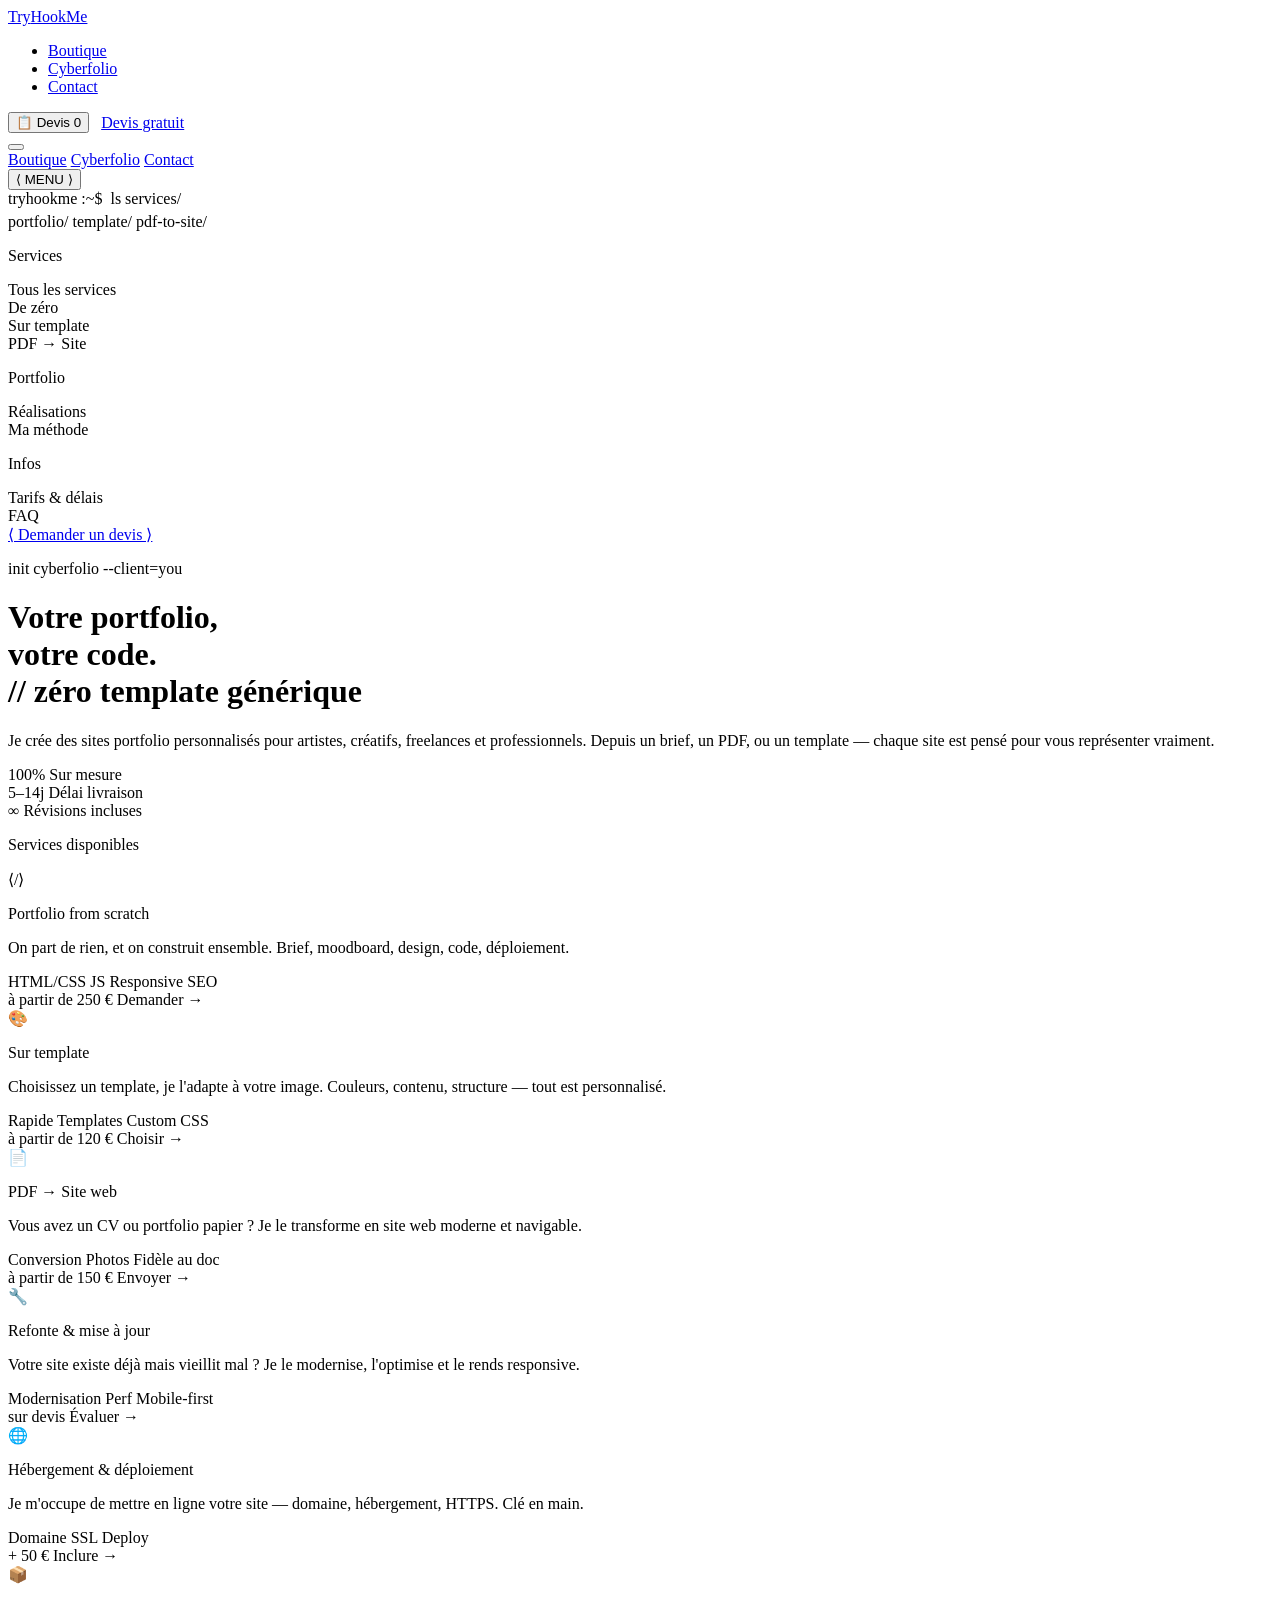
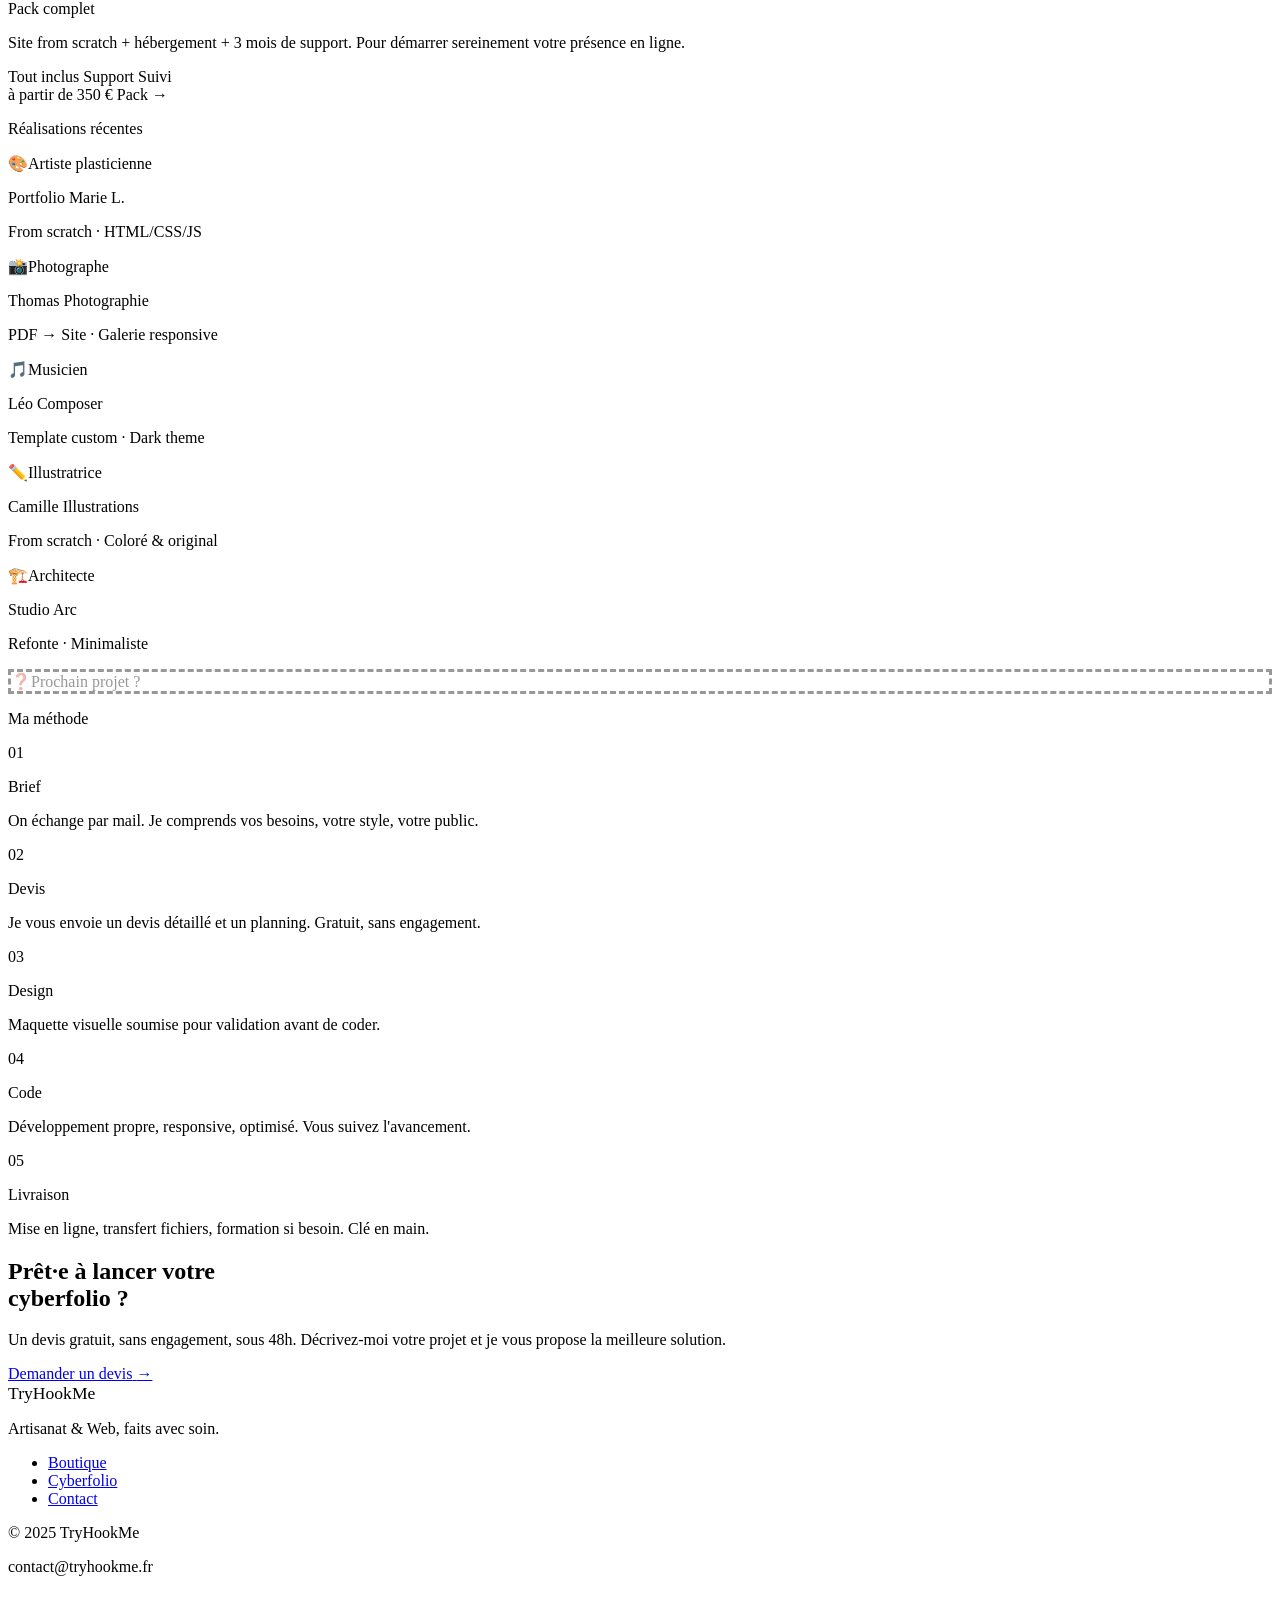
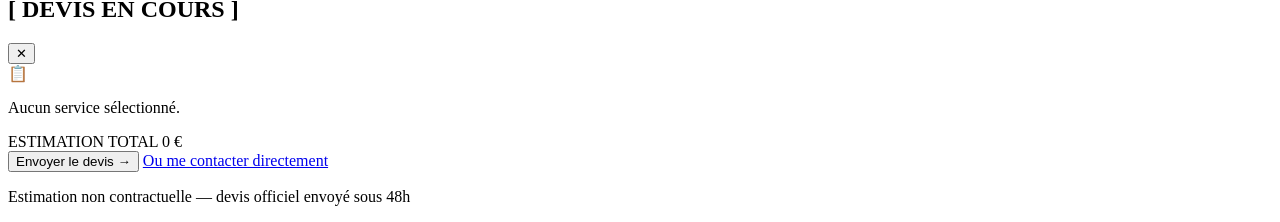
==== cyberfolio.html @ fe23807a "premier" ====
<!DOCTYPE html>
<html lang="fr">
<head>
  <meta charset="UTF-8"/>
  <meta name="viewport" content="width=device-width, initial-scale=1.0"/>
  <title>Cyberfolio — TryHookMe</title>
  <meta name="description" content="Création de sites portfolio sur mesure. From scratch, depuis PDF, ou sur template. Confiez-moi votre identité digitale."/>
  <link rel="stylesheet" href="css/main.css"/>
  <link rel="stylesheet" href="css/cyber.css"/>
</head>
<body class="cyber">

  <!-- NAVBAR -->
  <nav class="navbar cyber-mode" id="navbar">
    <a href="index.html" class="navbar__logo">
      <span class="logo-try">Try</span><span class="logo-hook">Hook</span><span class="logo-me">Me</span>
    </a>
    <ul class="navbar__links">
      <li><a href="shop.html">Boutique</a></li>
      <li><a href="cyberfolio.html" class="active">Cyberfolio</a></li>
      <li><a href="contact.html">Contact</a></li>
    </ul>
    <div style="display:flex;align-items:center;gap:0.75rem">
      <button class="navbar__cart-btn" id="cartOpenBtn" aria-label="Panier devis">
        📋 <span class="cart-label">Devis</span>
        <span class="cart-count" id="cartCount">0</span>
      </button>
      <a href="contact.html?objet=devis-cyberfolio" class="navbar__cta">Devis gratuit</a>
    </div>
    <button class="navbar__burger" id="burger" aria-label="Menu" style="color:var(--cyber-text)">
      <span></span><span></span><span></span>
    </button>
    <div class="navbar__mobile cyber-mode" id="mobile-menu">
      <a href="shop.html">Boutique</a>
      <a href="cyberfolio.html">Cyberfolio</a>
      <a href="contact.html">Contact</a>
    </div>
  </nav>

  <button id="sidebar-toggle">⟨ MENU ⟩</button>

  <div class="cyber-layout">

    <!-- SIDEBAR CYBER -->
    <aside class="cyber-sidebar cyber-scroll" id="sidebar">

      <div class="cyber-sidebar__terminal">
        <div class="terminal-dots">
          <div class="terminal-dot"></div>
          <div class="terminal-dot"></div>
          <div class="terminal-dot"></div>
        </div>
        <div class="terminal-line">
          <span class="prompt">tryhookme</span>
          <span style="color:var(--cyber-dim)">:~$&nbsp;</span>
          <span class="cmd">ls services/</span>
        </div>
        <div class="terminal-line" style="color:var(--cyber-dim);margin-top:0.3rem">
          portfolio/ template/ pdf-to-site/<span class="cursor"></span>
        </div>
      </div>

      <div class="cyber-sidebar__section">
        <p class="cyber-sidebar__section-title">Services</p>
        <div class="cyber-nav-item active" data-section="services">
          <span>Tous les services</span>
          <span class="status-dot online"></span>
        </div>
        <div class="cyber-nav-item" data-section="from-scratch"><span>De zéro</span></div>
        <div class="cyber-nav-item" data-section="template"><span>Sur template</span></div>
        <div class="cyber-nav-item" data-section="pdf"><span>PDF → Site</span></div>
      </div>

      <div class="cyber-sidebar__section">
        <p class="cyber-sidebar__section-title">Portfolio</p>
        <div class="cyber-nav-item" data-section="portfolio"><span>Réalisations</span></div>
        <div class="cyber-nav-item" data-section="process"><span>Ma méthode</span></div>
      </div>

      <div class="cyber-sidebar__section">
        <p class="cyber-sidebar__section-title">Infos</p>
        <div class="cyber-nav-item" data-section="tarifs"><span>Tarifs & délais</span></div>
        <div class="cyber-nav-item" data-section="faq"><span>FAQ</span></div>
      </div>

      <!-- Panier devis dans sidebar -->
      <div class="cyber-cart-section" id="cyberCartSection" style="display:none">
        <button class="cyber-cart-btn" id="cartOpenSidebar">
          <span>📋 Devis en cours</span>
          <span id="sidebarCartCount">0 service(s)</span>
        </button>
      </div>

      <div class="cyber-sidebar__contact">
        <a href="contact.html?objet=devis-cyberfolio" class="cyber-contact-btn">
          ⟨ Demander un devis ⟩
        </a>
      </div>

    </aside>

    <!-- MAIN -->
    <main class="cyber-main">

      <!-- HERO -->
      <div class="cyber-hero">
        <p class="cyber-hero__prompt">init cyberfolio --client=you</p>
        <h1 class="cyber-hero__title">
          Votre portfolio,<br>
          <span class="accent">votre code.</span><br>
          <span class="dim">// zéro template générique</span>
        </h1>
        <p class="cyber-hero__sub">
          Je crée des <span class="hl">sites portfolio personnalisés</span> pour artistes, créatifs, freelances et professionnels. Depuis un brief, un PDF, ou un template — chaque site est pensé pour <span class="hl">vous représenter vraiment.</span>
        </p>
        <div class="cyber-hero__stats">
          <div class="cyber-stat">
            <span class="cyber-stat__num">100%</span>
            <span class="cyber-stat__label">Sur mesure</span>
          </div>
          <div class="cyber-stat">
            <span class="cyber-stat__num">5–14j</span>
            <span class="cyber-stat__label">Délai livraison</span>
          </div>
          <div class="cyber-stat">
            <span class="cyber-stat__num">∞</span>
            <span class="cyber-stat__label">Révisions incluses</span>
          </div>
        </div>
      </div>

      <!-- SERVICES -->
      <p class="cyber-section-title" id="services">Services disponibles</p>

      <div class="services-grid" id="services-grid">

        <div class="service-card" id="svc-scratch" data-service="Portfolio from scratch" data-price="250">
          <span class="service-card__icon">⟨/⟩</span>
          <p class="service-card__name">Portfolio from scratch</p>
          <p class="service-card__desc">On part de rien, et on construit ensemble. Brief, moodboard, design, code, déploiement.</p>
          <div class="service-card__tags">
            <span class="service-tag">HTML/CSS</span>
            <span class="service-tag">JS</span>
            <span class="service-tag">Responsive</span>
            <span class="service-tag">SEO</span>
          </div>
          <div class="service-card__price">
            <span><span class="from">à partir de </span>250 €</span>
            <span class="service-card__cta">Demander →</span>
          </div>
        </div>

        <div class="service-card" id="svc-template" data-service="Sur template" data-price="120">
          <span class="service-card__icon">🎨</span>
          <p class="service-card__name">Sur template</p>
          <p class="service-card__desc">Choisissez un template, je l'adapte à votre image. Couleurs, contenu, structure — tout est personnalisé.</p>
          <div class="service-card__tags">
            <span class="service-tag">Rapide</span>
            <span class="service-tag">Templates</span>
            <span class="service-tag">Custom CSS</span>
          </div>
          <div class="service-card__price">
            <span><span class="from">à partir de </span>120 €</span>
            <span class="service-card__cta">Choisir →</span>
          </div>
        </div>

        <div class="service-card" id="svc-pdf" data-service="PDF → Site web" data-price="150">
          <span class="service-card__icon">📄</span>
          <p class="service-card__name">PDF → Site web</p>
          <p class="service-card__desc">Vous avez un CV ou portfolio papier ? Je le transforme en site web moderne et navigable.</p>
          <div class="service-card__tags">
            <span class="service-tag">Conversion</span>
            <span class="service-tag">Photos</span>
            <span class="service-tag">Fidèle au doc</span>
          </div>
          <div class="service-card__price">
            <span><span class="from">à partir de </span>150 €</span>
            <span class="service-card__cta">Envoyer →</span>
          </div>
        </div>

        <div class="service-card" data-service="Refonte & mise à jour" data-price="0">
          <span class="service-card__icon">🔧</span>
          <p class="service-card__name">Refonte & mise à jour</p>
          <p class="service-card__desc">Votre site existe déjà mais vieillit mal ? Je le modernise, l'optimise et le rends responsive.</p>
          <div class="service-card__tags">
            <span class="service-tag">Modernisation</span>
            <span class="service-tag">Perf</span>
            <span class="service-tag">Mobile-first</span>
          </div>
          <div class="service-card__price">
            <span><span class="from">sur devis</span></span>
            <span class="service-card__cta">Évaluer →</span>
          </div>
        </div>

        <div class="service-card" data-service="Hébergement & déploiement" data-price="50">
          <span class="service-card__icon">🌐</span>
          <p class="service-card__name">Hébergement & déploiement</p>
          <p class="service-card__desc">Je m'occupe de mettre en ligne votre site — domaine, hébergement, HTTPS. Clé en main.</p>
          <div class="service-card__tags">
            <span class="service-tag">Domaine</span>
            <span class="service-tag">SSL</span>
            <span class="service-tag">Deploy</span>
          </div>
          <div class="service-card__price">
            <span><span class="from">+ </span>50 €</span>
            <span class="service-card__cta">Inclure →</span>
          </div>
        </div>

        <div class="service-card" data-service="Pack complet" data-price="350">
          <span class="service-card__icon">📦</span>
          <p class="service-card__name">Pack complet</p>
          <p class="service-card__desc">Site from scratch + hébergement + 3 mois de support. Pour démarrer sereinement votre présence en ligne.</p>
          <div class="service-card__tags">
            <span class="service-tag">Tout inclus</span>
            <span class="service-tag">Support</span>
            <span class="service-tag">Suivi</span>
          </div>
          <div class="service-card__price">
            <span><span class="from">à partir de </span>350 €</span>
            <span class="service-card__cta">Pack →</span>
          </div>
        </div>

      </div>

      <!-- PORTFOLIO -->
      <p class="cyber-section-title" id="portfolio" style="margin-top:1rem">Réalisations récentes</p>

      <div class="portfolio-grid">
        <div class="portfolio-card">
          <div class="portfolio-card__placeholder">
            <span class="emoji">🎨</span><span class="label">Artiste plasticienne</span>
          </div>
          <div class="portfolio-card__overlay">
            <p class="portfolio-card__name">Portfolio Marie L.</p>
            <p class="portfolio-card__type">From scratch · HTML/CSS/JS</p>
          </div>
        </div>
        <div class="portfolio-card">
          <div class="portfolio-card__placeholder">
            <span class="emoji">📸</span><span class="label">Photographe</span>
          </div>
          <div class="portfolio-card__overlay">
            <p class="portfolio-card__name">Thomas Photographie</p>
            <p class="portfolio-card__type">PDF → Site · Galerie responsive</p>
          </div>
        </div>
        <div class="portfolio-card">
          <div class="portfolio-card__placeholder">
            <span class="emoji">🎵</span><span class="label">Musicien</span>
          </div>
          <div class="portfolio-card__overlay">
            <p class="portfolio-card__name">Léo Composer</p>
            <p class="portfolio-card__type">Template custom · Dark theme</p>
          </div>
        </div>
        <div class="portfolio-card">
          <div class="portfolio-card__placeholder">
            <span class="emoji">✏️</span><span class="label">Illustratrice</span>
          </div>
          <div class="portfolio-card__overlay">
            <p class="portfolio-card__name">Camille Illustrations</p>
            <p class="portfolio-card__type">From scratch · Coloré & original</p>
          </div>
        </div>
        <div class="portfolio-card">
          <div class="portfolio-card__placeholder">
            <span class="emoji">🏗️</span><span class="label">Architecte</span>
          </div>
          <div class="portfolio-card__overlay">
            <p class="portfolio-card__name">Studio Arc</p>
            <p class="portfolio-card__type">Refonte · Minimaliste</p>
          </div>
        </div>
        <div class="portfolio-card" style="border-style:dashed;cursor:default;opacity:0.4">
          <div class="portfolio-card__placeholder">
            <span class="emoji">❓</span><span class="label">Prochain projet ?</span>
          </div>
        </div>
      </div>

      <!-- PROCESS (chaîne méthode Site 1) -->
      <p class="cyber-section-title" id="process" style="margin-top:1rem">Ma méthode</p>

      <div class="process-steps">
        <div class="process-step">
          <div class="process-step__num">01</div>
          <p class="process-step__title">Brief</p>
          <p class="process-step__desc">On échange par mail. Je comprends vos besoins, votre style, votre public.</p>
        </div>
        <div class="process-step">
          <div class="process-step__num">02</div>
          <p class="process-step__title">Devis</p>
          <p class="process-step__desc">Je vous envoie un devis détaillé et un planning. Gratuit, sans engagement.</p>
        </div>
        <div class="process-step">
          <div class="process-step__num">03</div>
          <p class="process-step__title">Design</p>
          <p class="process-step__desc">Maquette visuelle soumise pour validation avant de coder.</p>
        </div>
        <div class="process-step">
          <div class="process-step__num">04</div>
          <p class="process-step__title">Code</p>
          <p class="process-step__desc">Développement propre, responsive, optimisé. Vous suivez l'avancement.</p>
        </div>
        <div class="process-step">
          <div class="process-step__num">05</div>
          <p class="process-step__title">Livraison</p>
          <p class="process-step__desc">Mise en ligne, transfert fichiers, formation si besoin. Clé en main.</p>
        </div>
      </div>

      <!-- CTA DEVIS FINAL -->
      <div class="cyber-devis" id="tarifs" style="margin-top:1rem">
        <div class="cyber-devis__text">
          <h2 class="cyber-devis__title">Prêt·e à lancer votre<br><span class="accent">cyberfolio ?</span></h2>
          <p class="cyber-devis__sub">Un devis gratuit, sans engagement, sous 48h. Décrivez-moi votre projet et je vous propose la meilleure solution.</p>
        </div>
        <a href="contact.html?objet=devis-cyberfolio" class="btn btn-cyber" style="flex-shrink:0;position:relative;z-index:1">
          <span>Demander un devis</span>
          <span>→</span>
        </a>
      </div>

    </main>
  </div>

  <footer class="footer cyber">
    <div class="footer__brand">
      <div class="navbar__logo" style="font-size:1.1rem">
        <span class="logo-try">Try</span><span class="logo-hook">Hook</span><span class="logo-me">Me</span>
      </div>
      <p class="footer__tagline">Artisanat & Web, faits avec soin.</p>
    </div>
    <ul class="footer__links">
      <li><a href="shop.html">Boutique</a></li>
      <li><a href="cyberfolio.html">Cyberfolio</a></li>
      <li><a href="contact.html">Contact</a></li>
    </ul>
    <div class="footer__legal">
      <p>© 2025 TryHookMe</p>
      <p>contact@tryhookme.fr</p>
    </div>
  </footer>

  <!-- PANIER DEVIS DRAWER -->
  <div class="cart-overlay" id="cartOverlay"></div>
  <div class="cart-drawer cyber-cart" id="cartDrawer">
    <div class="cart-drawer__header">
      <h2 class="cart-drawer__title">[ DEVIS EN COURS ]</h2>
      <button class="cart-close-btn" id="cartClose">✕</button>
    </div>
    <div class="cart-drawer__body" id="cartBody">
      <div class="cart-empty" id="cartEmpty">
        <div class="cart-empty-icon">📋</div>
        <p>Aucun service sélectionné.</p>
      </div>
      <div class="cart-items" id="cartItems" style="display:none"></div>
    </div>
    <div class="cart-drawer__footer">
      <div class="cart-summary">
        <span class="cart-summary__label">ESTIMATION TOTAL</span>
        <span class="cart-summary__total" id="cartTotal">0 €</span>
      </div>
      <button class="cart-checkout-btn" id="cartCheckout">Envoyer le devis →</button>
      <a href="contact.html?objet=devis-cyberfolio" class="cart-devis-link">Ou me contacter directement</a>
      <p class="cart-stripe-note">Estimation non contractuelle — devis officiel envoyé sous 48h</p>
    </div>
  </div>

  <script src="js/main.js"></script>
  <script src="js/cyber.js"></script>
</body>
</html>
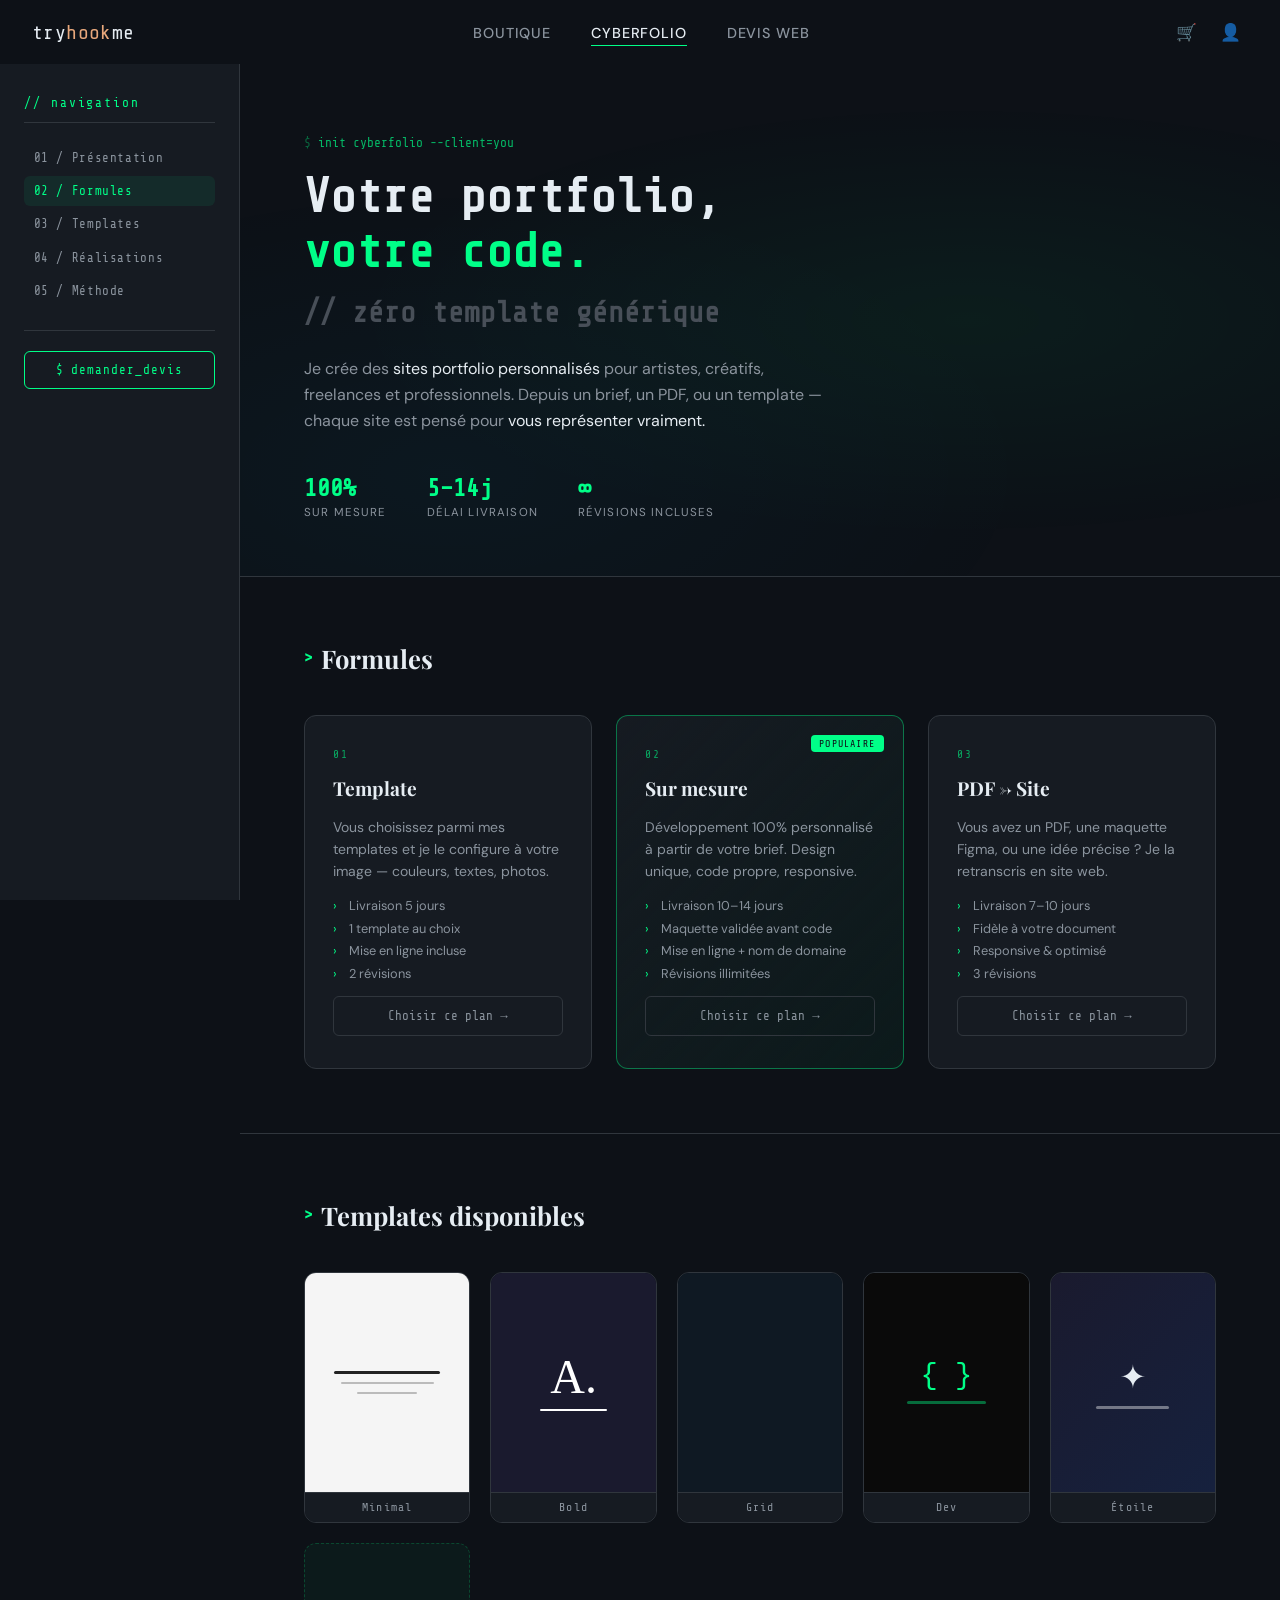
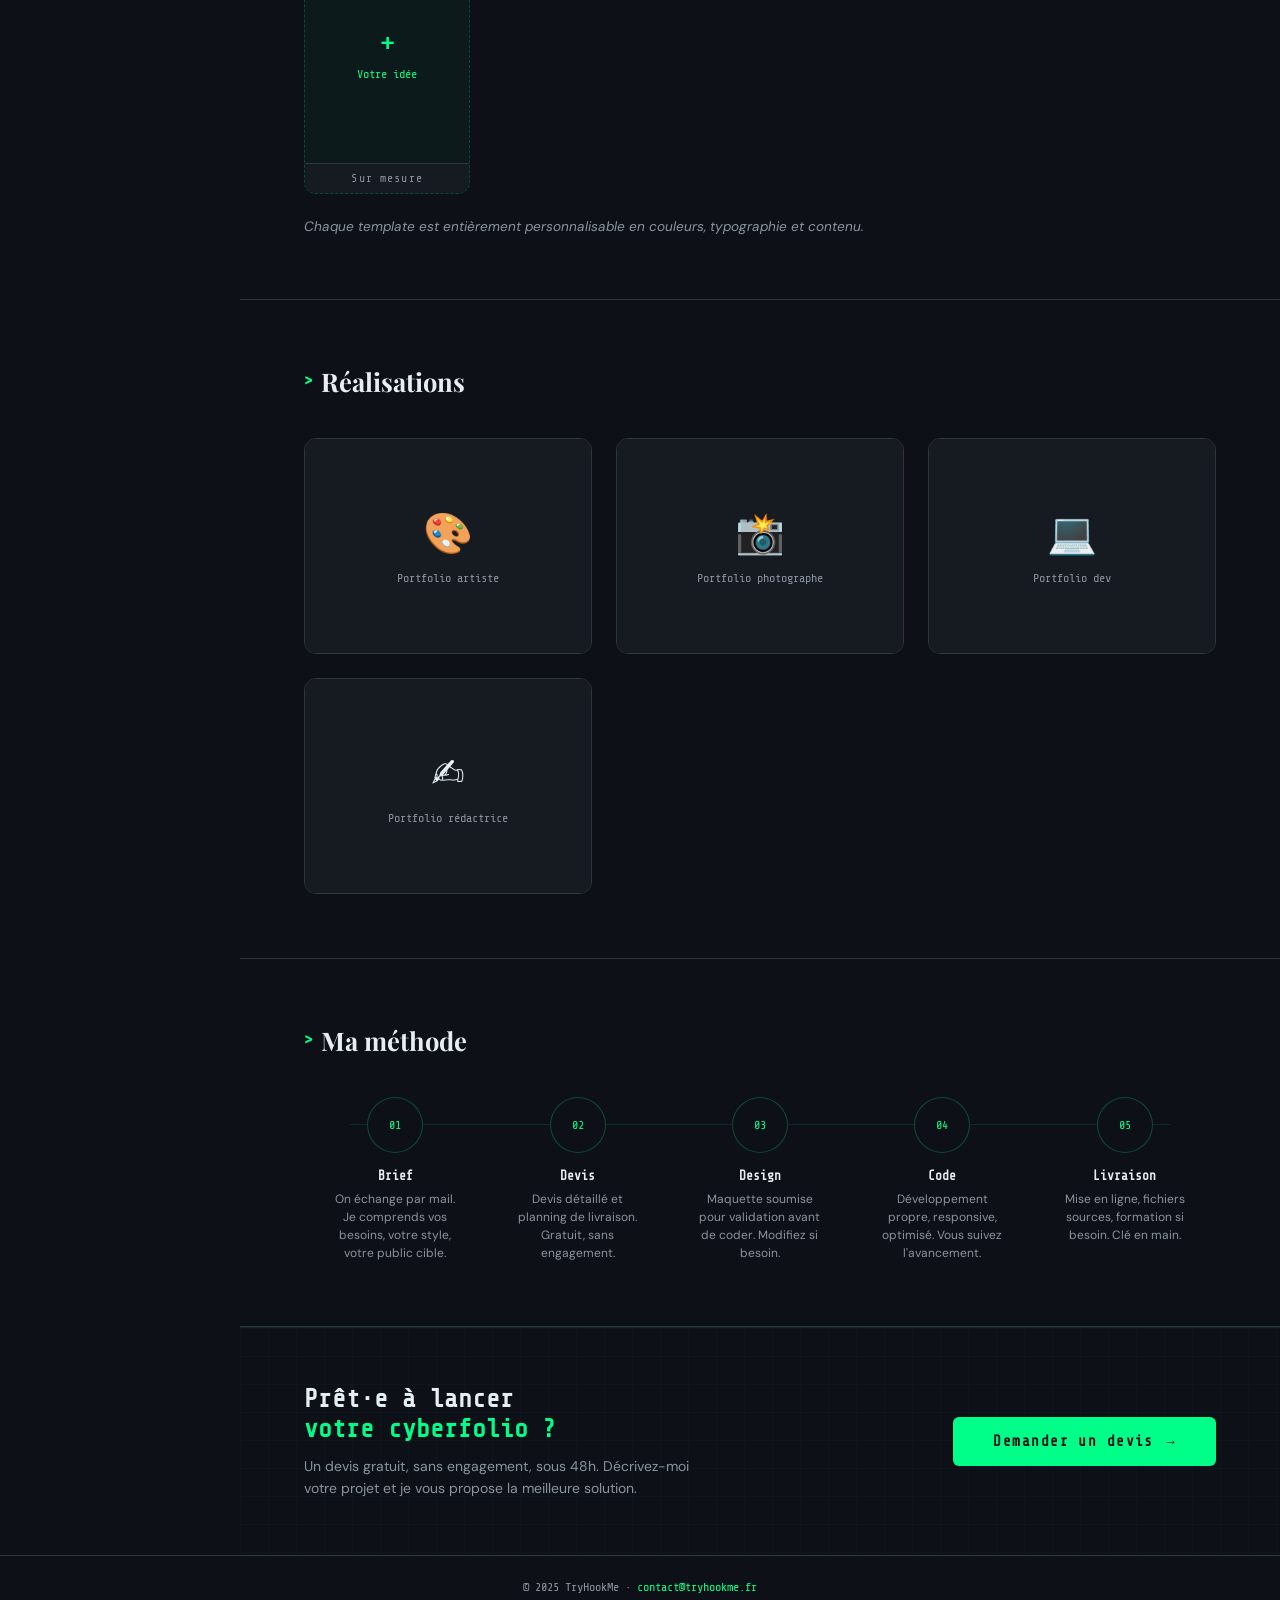
==== commit 03dc20fb: "v3" ====
--- a/cyberfolio.html
+++ b/cyberfolio.html
@@ -1,109 +1,61 @@
 <!DOCTYPE html>
 <html lang="fr">
 <head>
-  <meta charset="UTF-8"/>
-  <meta name="viewport" content="width=device-width, initial-scale=1.0"/>
-  <title>Cyberfolio — TryHookMe</title>
-  <meta name="description" content="Création de sites portfolio sur mesure. From scratch, depuis PDF, ou sur template. Confiez-moi votre identité digitale."/>
-  <link rel="stylesheet" href="css/main.css"/>
-  <link rel="stylesheet" href="css/cyber.css"/>
+  <meta charset="UTF-8" />
+  <meta name="viewport" content="width=device-width, initial-scale=1.0" />
+  <title>Cyberfolio – TryHookMe</title>
+  <meta name="description" content="Création de portfolios web sur mesure — artistes, freelances, créatifs. Templates pro ou développement 100% personnalisé." />
+  <link rel="stylesheet" href="css/style.css" />
+  <link rel="stylesheet" href="css/cyberfolio.css" />
+  <link href="https://fonts.googleapis.com/css2?family=Playfair+Display:ital,wght@0,400;0,700;1,400&family=DM+Sans:wght@300;400;500&family=Share+Tech+Mono&display=swap" rel="stylesheet" />
 </head>
-<body class="cyber">
+<body class="page-cyber">
 
   <!-- NAVBAR -->
-  <nav class="navbar cyber-mode" id="navbar">
-    <a href="index.html" class="navbar__logo">
-      <span class="logo-try">Try</span><span class="logo-hook">Hook</span><span class="logo-me">Me</span>
+  <nav class="navbar navbar-cyber" id="navbar">
+    <a href="index.html" class="logo">
+      <span class="logo-hook">try</span><span class="logo-hook-accent">hook</span><span class="logo-me">me</span>
     </a>
-    <ul class="navbar__links">
-      <li><a href="shop.html">Boutique</a></li>
+    <ul class="nav-links">
+      <li><a href="boutique.html">Boutique</a></li>
       <li><a href="cyberfolio.html" class="active">Cyberfolio</a></li>
-      <li><a href="contact.html">Contact</a></li>
+      <li><a href="devis-cyber.html">Devis web</a></li>
     </ul>
-    <div style="display:flex;align-items:center;gap:0.75rem">
-      <button class="navbar__cart-btn" id="cartOpenBtn" aria-label="Panier devis">
-        📋 <span class="cart-label">Devis</span>
-        <span class="cart-count" id="cartCount">0</span>
-      </button>
-      <a href="contact.html?objet=devis-cyberfolio" class="navbar__cta">Devis gratuit</a>
+    <div class="nav-actions">
+      <a href="panier.html" class="nav-icon" aria-label="Panier">
+        🛒<span class="cart-badge" id="cart-count">0</span>
+      </a>
+      <a href="connexion.html" class="nav-icon" aria-label="Mon compte">👤</a>
     </div>
-    <button class="navbar__burger" id="burger" aria-label="Menu" style="color:var(--cyber-text)">
+    <button class="nav-burger" id="navBurger" aria-label="Menu">
       <span></span><span></span><span></span>
     </button>
-    <div class="navbar__mobile cyber-mode" id="mobile-menu">
-      <a href="shop.html">Boutique</a>
-      <a href="cyberfolio.html">Cyberfolio</a>
-      <a href="contact.html">Contact</a>
-    </div>
   </nav>
 
-  <button id="sidebar-toggle">⟨ MENU ⟩</button>
-
   <div class="cyber-layout">
 
-    <!-- SIDEBAR CYBER -->
-    <aside class="cyber-sidebar cyber-scroll" id="sidebar">
-
-      <div class="cyber-sidebar__terminal">
-        <div class="terminal-dots">
-          <div class="terminal-dot"></div>
-          <div class="terminal-dot"></div>
-          <div class="terminal-dot"></div>
-        </div>
-        <div class="terminal-line">
-          <span class="prompt">tryhookme</span>
-          <span style="color:var(--cyber-dim)">:~$&nbsp;</span>
-          <span class="cmd">ls services/</span>
-        </div>
-        <div class="terminal-line" style="color:var(--cyber-dim);margin-top:0.3rem">
-          portfolio/ template/ pdf-to-site/<span class="cursor"></span>
-        </div>
+    <!-- SIDEBAR -->
+    <aside class="sidebar-cyber" id="sidebar">
+      <button class="sidebar-toggle" id="sidebarToggle">☰ Menu</button>
+      <div class="sidebar-inner">
+        <div class="sidebar-title">// navigation</div>
+        <nav class="sidebar-nav">
+          <a class="sidebar-link" data-section="hero"      href="#hero">      01 / Présentation</a>
+          <a class="sidebar-link" data-section="offres"    href="#offres">    02 / Formules</a>
+          <a class="sidebar-link" data-section="templates" href="#templates"> 03 / Templates</a>
+          <a class="sidebar-link" data-section="portfolio" href="#portfolio"> 04 / Réalisations</a>
+          <a class="sidebar-link" data-section="methode"   href="#methode">   05 / Méthode</a>
+        </nav>
+        <div class="sidebar-separator"></div>
+        <a href="devis-cyber.html" class="cyber-cta-btn">$ demander_devis</a>
       </div>
-
-      <div class="cyber-sidebar__section">
-        <p class="cyber-sidebar__section-title">Services</p>
-        <div class="cyber-nav-item active" data-section="services">
-          <span>Tous les services</span>
-          <span class="status-dot online"></span>
-        </div>
-        <div class="cyber-nav-item" data-section="from-scratch"><span>De zéro</span></div>
-        <div class="cyber-nav-item" data-section="template"><span>Sur template</span></div>
-        <div class="cyber-nav-item" data-section="pdf"><span>PDF → Site</span></div>
-      </div>
-
-      <div class="cyber-sidebar__section">
-        <p class="cyber-sidebar__section-title">Portfolio</p>
-        <div class="cyber-nav-item" data-section="portfolio"><span>Réalisations</span></div>
-        <div class="cyber-nav-item" data-section="process"><span>Ma méthode</span></div>
-      </div>
-
-      <div class="cyber-sidebar__section">
-        <p class="cyber-sidebar__section-title">Infos</p>
-        <div class="cyber-nav-item" data-section="tarifs"><span>Tarifs & délais</span></div>
-        <div class="cyber-nav-item" data-section="faq"><span>FAQ</span></div>
-      </div>
-
-      <!-- Panier devis dans sidebar -->
-      <div class="cyber-cart-section" id="cyberCartSection" style="display:none">
-        <button class="cyber-cart-btn" id="cartOpenSidebar">
-          <span>📋 Devis en cours</span>
-          <span id="sidebarCartCount">0 service(s)</span>
-        </button>
-      </div>
-
-      <div class="cyber-sidebar__contact">
-        <a href="contact.html?objet=devis-cyberfolio" class="cyber-contact-btn">
-          ⟨ Demander un devis ⟩
-        </a>
-      </div>
-
     </aside>
 
-    <!-- MAIN -->
+    <!-- CONTENU PRINCIPAL -->
     <main class="cyber-main">
 
-      <!-- HERO -->
-      <div class="cyber-hero">
+      <!-- ── HERO (style site1 : votre portfolio, votre code) ── -->
+      <section class="cyber-hero" id="hero" data-section-id="hero">
         <p class="cyber-hero__prompt">init cyberfolio --client=you</p>
         <h1 class="cyber-hero__title">
           Votre portfolio,<br>
@@ -111,7 +63,9 @@
           <span class="dim">// zéro template générique</span>
         </h1>
         <p class="cyber-hero__sub">
-          Je crée des <span class="hl">sites portfolio personnalisés</span> pour artistes, créatifs, freelances et professionnels. Depuis un brief, un PDF, ou un template — chaque site est pensé pour <span class="hl">vous représenter vraiment.</span>
+          Je crée des <span class="hl">sites portfolio personnalisés</span> pour artistes, créatifs, freelances et professionnels.
+          Depuis un brief, un PDF, ou un template — chaque site est pensé pour
+          <span class="hl">vous représenter vraiment.</span>
         </p>
         <div class="cyber-hero__stats">
           <div class="cyber-stat">
@@ -127,252 +81,223 @@
             <span class="cyber-stat__label">Révisions incluses</span>
           </div>
         </div>
-      </div>
-
-      <!-- SERVICES -->
-      <p class="cyber-section-title" id="services">Services disponibles</p>
-
-      <div class="services-grid" id="services-grid">
-
-        <div class="service-card" id="svc-scratch" data-service="Portfolio from scratch" data-price="250">
-          <span class="service-card__icon">⟨/⟩</span>
-          <p class="service-card__name">Portfolio from scratch</p>
-          <p class="service-card__desc">On part de rien, et on construit ensemble. Brief, moodboard, design, code, déploiement.</p>
-          <div class="service-card__tags">
-            <span class="service-tag">HTML/CSS</span>
-            <span class="service-tag">JS</span>
-            <span class="service-tag">Responsive</span>
-            <span class="service-tag">SEO</span>
-          </div>
-          <div class="service-card__price">
-            <span><span class="from">à partir de </span>250 €</span>
-            <span class="service-card__cta">Demander →</span>
-          </div>
-        </div>
-
-        <div class="service-card" id="svc-template" data-service="Sur template" data-price="120">
-          <span class="service-card__icon">🎨</span>
-          <p class="service-card__name">Sur template</p>
-          <p class="service-card__desc">Choisissez un template, je l'adapte à votre image. Couleurs, contenu, structure — tout est personnalisé.</p>
-          <div class="service-card__tags">
-            <span class="service-tag">Rapide</span>
-            <span class="service-tag">Templates</span>
-            <span class="service-tag">Custom CSS</span>
-          </div>
-          <div class="service-card__price">
-            <span><span class="from">à partir de </span>120 €</span>
-            <span class="service-card__cta">Choisir →</span>
-          </div>
-        </div>
-
-        <div class="service-card" id="svc-pdf" data-service="PDF → Site web" data-price="150">
-          <span class="service-card__icon">📄</span>
-          <p class="service-card__name">PDF → Site web</p>
-          <p class="service-card__desc">Vous avez un CV ou portfolio papier ? Je le transforme en site web moderne et navigable.</p>
-          <div class="service-card__tags">
-            <span class="service-tag">Conversion</span>
-            <span class="service-tag">Photos</span>
-            <span class="service-tag">Fidèle au doc</span>
-          </div>
-          <div class="service-card__price">
-            <span><span class="from">à partir de </span>150 €</span>
-            <span class="service-card__cta">Envoyer →</span>
-          </div>
-        </div>
-
-        <div class="service-card" data-service="Refonte & mise à jour" data-price="0">
-          <span class="service-card__icon">🔧</span>
-          <p class="service-card__name">Refonte & mise à jour</p>
-          <p class="service-card__desc">Votre site existe déjà mais vieillit mal ? Je le modernise, l'optimise et le rends responsive.</p>
-          <div class="service-card__tags">
-            <span class="service-tag">Modernisation</span>
-            <span class="service-tag">Perf</span>
-            <span class="service-tag">Mobile-first</span>
-          </div>
-          <div class="service-card__price">
-            <span><span class="from">sur devis</span></span>
-            <span class="service-card__cta">Évaluer →</span>
-          </div>
-        </div>
-
-        <div class="service-card" data-service="Hébergement & déploiement" data-price="50">
-          <span class="service-card__icon">🌐</span>
-          <p class="service-card__name">Hébergement & déploiement</p>
-          <p class="service-card__desc">Je m'occupe de mettre en ligne votre site — domaine, hébergement, HTTPS. Clé en main.</p>
-          <div class="service-card__tags">
-            <span class="service-tag">Domaine</span>
-            <span class="service-tag">SSL</span>
-            <span class="service-tag">Deploy</span>
-          </div>
-          <div class="service-card__price">
-            <span><span class="from">+ </span>50 €</span>
-            <span class="service-card__cta">Inclure →</span>
-          </div>
-        </div>
-
-        <div class="service-card" data-service="Pack complet" data-price="350">
-          <span class="service-card__icon">📦</span>
-          <p class="service-card__name">Pack complet</p>
-          <p class="service-card__desc">Site from scratch + hébergement + 3 mois de support. Pour démarrer sereinement votre présence en ligne.</p>
-          <div class="service-card__tags">
-            <span class="service-tag">Tout inclus</span>
-            <span class="service-tag">Support</span>
-            <span class="service-tag">Suivi</span>
-          </div>
-          <div class="service-card__price">
-            <span><span class="from">à partir de </span>350 €</span>
-            <span class="service-card__cta">Pack →</span>
-          </div>
-        </div>
-
-      </div>
-
-      <!-- PORTFOLIO -->
-      <p class="cyber-section-title" id="portfolio" style="margin-top:1rem">Réalisations récentes</p>
-
-      <div class="portfolio-grid">
-        <div class="portfolio-card">
-          <div class="portfolio-card__placeholder">
-            <span class="emoji">🎨</span><span class="label">Artiste plasticienne</span>
-          </div>
-          <div class="portfolio-card__overlay">
-            <p class="portfolio-card__name">Portfolio Marie L.</p>
-            <p class="portfolio-card__type">From scratch · HTML/CSS/JS</p>
-          </div>
-        </div>
-        <div class="portfolio-card">
-          <div class="portfolio-card__placeholder">
-            <span class="emoji">📸</span><span class="label">Photographe</span>
-          </div>
-          <div class="portfolio-card__overlay">
-            <p class="portfolio-card__name">Thomas Photographie</p>
-            <p class="portfolio-card__type">PDF → Site · Galerie responsive</p>
-          </div>
-        </div>
-        <div class="portfolio-card">
-          <div class="portfolio-card__placeholder">
-            <span class="emoji">🎵</span><span class="label">Musicien</span>
-          </div>
-          <div class="portfolio-card__overlay">
-            <p class="portfolio-card__name">Léo Composer</p>
-            <p class="portfolio-card__type">Template custom · Dark theme</p>
-          </div>
-        </div>
-        <div class="portfolio-card">
-          <div class="portfolio-card__placeholder">
-            <span class="emoji">✏️</span><span class="label">Illustratrice</span>
-          </div>
-          <div class="portfolio-card__overlay">
-            <p class="portfolio-card__name">Camille Illustrations</p>
-            <p class="portfolio-card__type">From scratch · Coloré & original</p>
-          </div>
-        </div>
-        <div class="portfolio-card">
-          <div class="portfolio-card__placeholder">
-            <span class="emoji">🏗️</span><span class="label">Architecte</span>
-          </div>
-          <div class="portfolio-card__overlay">
-            <p class="portfolio-card__name">Studio Arc</p>
-            <p class="portfolio-card__type">Refonte · Minimaliste</p>
-          </div>
-        </div>
-        <div class="portfolio-card" style="border-style:dashed;cursor:default;opacity:0.4">
-          <div class="portfolio-card__placeholder">
-            <span class="emoji">❓</span><span class="label">Prochain projet ?</span>
-          </div>
-        </div>
-      </div>
-
-      <!-- PROCESS (chaîne méthode Site 1) -->
-      <p class="cyber-section-title" id="process" style="margin-top:1rem">Ma méthode</p>
-
-      <div class="process-steps">
-        <div class="process-step">
-          <div class="process-step__num">01</div>
-          <p class="process-step__title">Brief</p>
-          <p class="process-step__desc">On échange par mail. Je comprends vos besoins, votre style, votre public.</p>
-        </div>
-        <div class="process-step">
-          <div class="process-step__num">02</div>
-          <p class="process-step__title">Devis</p>
-          <p class="process-step__desc">Je vous envoie un devis détaillé et un planning. Gratuit, sans engagement.</p>
-        </div>
-        <div class="process-step">
-          <div class="process-step__num">03</div>
-          <p class="process-step__title">Design</p>
-          <p class="process-step__desc">Maquette visuelle soumise pour validation avant de coder.</p>
-        </div>
-        <div class="process-step">
-          <div class="process-step__num">04</div>
-          <p class="process-step__title">Code</p>
-          <p class="process-step__desc">Développement propre, responsive, optimisé. Vous suivez l'avancement.</p>
-        </div>
-        <div class="process-step">
-          <div class="process-step__num">05</div>
-          <p class="process-step__title">Livraison</p>
-          <p class="process-step__desc">Mise en ligne, transfert fichiers, formation si besoin. Clé en main.</p>
-        </div>
-      </div>
-
-      <!-- CTA DEVIS FINAL -->
-      <div class="cyber-devis" id="tarifs" style="margin-top:1rem">
+      </section>
+
+      <!-- ── FORMULES (site2) ── -->
+      <section class="cyber-section" id="offres" data-section-id="offres">
+        <h2 class="cyber-section-title"><span class="mono-span">&gt;</span> Formules</h2>
+        <div class="offers-grid">
+
+          <div class="offer-card">
+            <div class="offer-num">01</div>
+            <h3 class="offer-title">Template</h3>
+            <p class="offer-desc">Vous choisissez parmi mes templates et je le configure à votre image — couleurs, textes, photos.</p>
+            <ul class="offer-list">
+              <li>Livraison 5 jours</li>
+              <li>1 template au choix</li>
+              <li>Mise en ligne incluse</li>
+              <li>2 révisions</li>
+            </ul>
+            <a href="devis-cyber.html?sujet=template" class="offer-btn">Choisir ce plan →</a>
+          </div>
+
+          <div class="offer-card offer-featured">
+            <div class="offer-num">02</div>
+            <span class="offer-badge-featured">Populaire</span>
+            <h3 class="offer-title">Sur mesure</h3>
+            <p class="offer-desc">Développement 100% personnalisé à partir de votre brief. Design unique, code propre, responsive.</p>
+            <ul class="offer-list">
+              <li>Livraison 10–14 jours</li>
+              <li>Maquette validée avant code</li>
+              <li>Mise en ligne + nom de domaine</li>
+              <li>Révisions illimitées</li>
+            </ul>
+            <a href="devis-cyber.html?sujet=sur-mesure" class="offer-btn">Choisir ce plan →</a>
+          </div>
+
+          <div class="offer-card">
+            <div class="offer-num">03</div>
+            <h3 class="offer-title">PDF → Site</h3>
+            <p class="offer-desc">Vous avez un PDF, une maquette Figma, ou une idée précise ? Je la retranscris en site web.</p>
+            <ul class="offer-list">
+              <li>Livraison 7–10 jours</li>
+              <li>Fidèle à votre document</li>
+              <li>Responsive & optimisé</li>
+              <li>3 révisions</li>
+            </ul>
+            <a href="devis-cyber.html?sujet=pdf-site" class="offer-btn">Choisir ce plan →</a>
+          </div>
+
+        </div>
+      </section>
+
+      <!-- ── TEMPLATES (site2) ── -->
+      <section class="cyber-section" id="templates" data-section-id="templates">
+        <h2 class="cyber-section-title"><span class="mono-span">&gt;</span> Templates disponibles</h2>
+        <div class="templates-grid">
+
+          <div class="template-card">
+            <div class="template-preview tp-minimal">
+              <div class="tp-bar" style="background:#222"></div>
+              <div class="tp-line"></div>
+              <div class="tp-line short"></div>
+            </div>
+            <span class="template-name">Minimal</span>
+          </div>
+
+          <div class="template-card">
+            <div class="template-preview tp-bold">
+              <div class="tp-big-text">A.</div>
+              <div class="tp-bar" style="background:#fff; width:50%; height:2px"></div>
+            </div>
+            <span class="template-name">Bold</span>
+          </div>
+
+          <div class="template-card">
+            <div class="template-preview tp-grid">
+              <div class="tp-cell tall"></div>
+              <div class="tp-cell"></div>
+              <div class="tp-cell"></div>
+            </div>
+            <span class="template-name">Grid</span>
+          </div>
+
+          <div class="template-card">
+            <div class="template-preview" style="background:#0a0a0a">
+              <div style="font-family:monospace;font-size:1.8rem;color:#00ff88">{ }</div>
+              <div class="tp-bar" style="background:#00ff88; opacity:0.4; width:60%"></div>
+            </div>
+            <span class="template-name">Dev</span>
+          </div>
+
+          <div class="template-card">
+            <div class="template-preview" style="background:linear-gradient(135deg,#1a1a2e,#16213e)">
+              <div style="font-size:2rem">✦</div>
+              <div class="tp-bar" style="background:rgba(255,255,255,0.4); width:55%"></div>
+            </div>
+            <span class="template-name">Étoile</span>
+          </div>
+
+          <div class="template-card template-card-cta">
+            <div class="template-cta-inner">
+              <div class="plus-sign">+</div>
+              <span>Votre idée</span>
+            </div>
+            <span class="template-name">Sur mesure</span>
+          </div>
+
+        </div>
+        <p class="templates-note">Chaque template est entièrement personnalisable en couleurs, typographie et contenu.</p>
+      </section>
+
+      <!-- ── RÉALISATIONS ── -->
+      <section class="cyber-section" id="portfolio" data-section-id="portfolio">
+        <h2 class="cyber-section-title"><span class="mono-span">&gt;</span> Réalisations</h2>
+        <div class="portfolio-grid">
+          <div class="portfolio-card">
+            <div class="portfolio-card__placeholder">
+              <span class="emoji">🎨</span>
+              <span class="label">Portfolio artiste</span>
+            </div>
+            <div class="portfolio-card__overlay">
+              <p class="portfolio-card__name">Leïla M. — Peintre</p>
+              <span class="portfolio-card__type">Template Bold · Sur mesure</span>
+            </div>
+          </div>
+          <div class="portfolio-card">
+            <div class="portfolio-card__placeholder">
+              <span class="emoji">📸</span>
+              <span class="label">Portfolio photographe</span>
+            </div>
+            <div class="portfolio-card__overlay">
+              <p class="portfolio-card__name">Thomas R. — Photographe</p>
+              <span class="portfolio-card__type">Template Grid · Personnalisé</span>
+            </div>
+          </div>
+          <div class="portfolio-card">
+            <div class="portfolio-card__placeholder">
+              <span class="emoji">💻</span>
+              <span class="label">Portfolio dev</span>
+            </div>
+            <div class="portfolio-card__overlay">
+              <p class="portfolio-card__name">Nora K. — Dev front-end</p>
+              <span class="portfolio-card__type">Template Dev · Sur mesure</span>
+            </div>
+          </div>
+          <div class="portfolio-card">
+            <div class="portfolio-card__placeholder">
+              <span class="emoji">✍️</span>
+              <span class="label">Portfolio rédactrice</span>
+            </div>
+            <div class="portfolio-card__overlay">
+              <p class="portfolio-card__name">Sarah D. — Copywriter</p>
+              <span class="portfolio-card__type">Template Minimal · Personnalisé</span>
+            </div>
+          </div>
+        </div>
+      </section>
+
+      <!-- ── MA MÉTHODE (bulles reliées site1) ── -->
+      <section class="cyber-section" id="methode" data-section-id="methode">
+        <h2 class="cyber-section-title"><span class="mono-span">&gt;</span> Ma méthode</h2>
+        <div class="process-steps">
+
+          <div class="process-step">
+            <div class="process-step__num">01</div>
+            <p class="process-step__title">Brief</p>
+            <p class="process-step__desc">On échange par mail. Je comprends vos besoins, votre style, votre public cible.</p>
+          </div>
+
+          <div class="process-step">
+            <div class="process-step__num">02</div>
+            <p class="process-step__title">Devis</p>
+            <p class="process-step__desc">Devis détaillé et planning de livraison. Gratuit, sans engagement.</p>
+          </div>
+
+          <div class="process-step">
+            <div class="process-step__num">03</div>
+            <p class="process-step__title">Design</p>
+            <p class="process-step__desc">Maquette soumise pour validation avant de coder. Modifiez si besoin.</p>
+          </div>
+
+          <div class="process-step">
+            <div class="process-step__num">04</div>
+            <p class="process-step__title">Code</p>
+            <p class="process-step__desc">Développement propre, responsive, optimisé. Vous suivez l'avancement.</p>
+          </div>
+
+          <div class="process-step">
+            <div class="process-step__num">05</div>
+            <p class="process-step__title">Livraison</p>
+            <p class="process-step__desc">Mise en ligne, fichiers sources, formation si besoin. Clé en main.</p>
+          </div>
+
+        </div>
+      </section>
+
+      <!-- ── CTA FINAL "PRÊT·E À LANCER ?" (site1) ── -->
+      <div class="cyber-devis">
         <div class="cyber-devis__text">
-          <h2 class="cyber-devis__title">Prêt·e à lancer votre<br><span class="accent">cyberfolio ?</span></h2>
+          <h2 class="cyber-devis__title">
+            Prêt·e à lancer<br>
+            <span class="accent">votre cyberfolio ?</span>
+          </h2>
           <p class="cyber-devis__sub">Un devis gratuit, sans engagement, sous 48h. Décrivez-moi votre projet et je vous propose la meilleure solution.</p>
         </div>
-        <a href="contact.html?objet=devis-cyberfolio" class="btn btn-cyber" style="flex-shrink:0;position:relative;z-index:1">
+        <a href="devis-cyber.html" class="btn-cyber">
           <span>Demander un devis</span>
           <span>→</span>
         </a>
       </div>
 
     </main>
-  </div>
-
-  <footer class="footer cyber">
-    <div class="footer__brand">
-      <div class="navbar__logo" style="font-size:1.1rem">
-        <span class="logo-try">Try</span><span class="logo-hook">Hook</span><span class="logo-me">Me</span>
-      </div>
-      <p class="footer__tagline">Artisanat & Web, faits avec soin.</p>
-    </div>
-    <ul class="footer__links">
-      <li><a href="shop.html">Boutique</a></li>
-      <li><a href="cyberfolio.html">Cyberfolio</a></li>
-      <li><a href="contact.html">Contact</a></li>
-    </ul>
-    <div class="footer__legal">
-      <p>© 2025 TryHookMe</p>
-      <p>contact@tryhookme.fr</p>
-    </div>
+  </div><!-- /cyber-layout -->
+
+  <footer class="footer-inner footer-cyber">
+    <p>&copy; 2025 TryHookMe · <a href="mailto:contact@tryhookme.fr">contact@tryhookme.fr</a></p>
   </footer>
 
-  <!-- PANIER DEVIS DRAWER -->
-  <div class="cart-overlay" id="cartOverlay"></div>
-  <div class="cart-drawer cyber-cart" id="cartDrawer">
-    <div class="cart-drawer__header">
-      <h2 class="cart-drawer__title">[ DEVIS EN COURS ]</h2>
-      <button class="cart-close-btn" id="cartClose">✕</button>
-    </div>
-    <div class="cart-drawer__body" id="cartBody">
-      <div class="cart-empty" id="cartEmpty">
-        <div class="cart-empty-icon">📋</div>
-        <p>Aucun service sélectionné.</p>
-      </div>
-      <div class="cart-items" id="cartItems" style="display:none"></div>
-    </div>
-    <div class="cart-drawer__footer">
-      <div class="cart-summary">
-        <span class="cart-summary__label">ESTIMATION TOTAL</span>
-        <span class="cart-summary__total" id="cartTotal">0 €</span>
-      </div>
-      <button class="cart-checkout-btn" id="cartCheckout">Envoyer le devis →</button>
-      <a href="contact.html?objet=devis-cyberfolio" class="cart-devis-link">Ou me contacter directement</a>
-      <p class="cart-stripe-note">Estimation non contractuelle — devis officiel envoyé sous 48h</p>
-    </div>
-  </div>
-
   <script src="js/main.js"></script>
-  <script src="js/cyber.js"></script>
+  <script src="js/cyberfolio.js"></script>
 </body>
-</html>+</html>
--- a/css/style.css
+++ b/css/style.css
@@ -0,0 +1,438 @@
+/* ===================================================
+   TRYHOOKME — STYLE PRINCIPAL
+   Typographies : Playfair Display + DM Sans + Share Tech Mono
+   =================================================== */
+
+/* ── RESET & BASE ──────────────────────────────────── */
+*, *::before, *::after { box-sizing: border-box; margin: 0; padding: 0; }
+
+:root {
+  /* Palette Craft (gauche, chaud) */
+  --craft-bg:        #fdf6f0;
+  --craft-bg-alt:    #f5e8d8;
+  --craft-accent:    #c4845c;
+  --craft-accent2:   #e8a87c;
+  --craft-deep:      #7a3f22;
+  --craft-text:      #3a2a1e;
+  --craft-text-soft: #7a5c48;
+  --craft-border:    #e0c8b0;
+
+  /* Palette Cyber (droite, sombre) */
+  --cyber-bg:        #0d1117;
+  --cyber-bg-alt:    #161b22;
+  --cyber-accent:    #00ff88;
+  --cyber-accent2:   #00c8ff;
+  --cyber-text:      #e6edf3;
+  --cyber-text-soft: #8b949e;
+  --cyber-border:    #30363d;
+  --cyber-dim:       #484f58;
+
+  /* Commun */
+  --navbar-h:    64px;
+  --radius-sm:   6px;
+  --radius-md:   12px;
+  --radius-lg:   20px;
+  --transition:  0.35s cubic-bezier(0.4, 0, 0.2, 1);
+  --font-serif:  'Playfair Display', Georgia, serif;
+  --font-sans:   'DM Sans', system-ui, sans-serif;
+  --font-mono:   'Share Tech Mono', 'Courier New', monospace;
+}
+
+html { scroll-behavior: smooth; }
+
+body {
+  font-family: var(--font-sans);
+  min-height: 100vh;
+  overflow-x: hidden;
+  -webkit-font-smoothing: antialiased;
+}
+
+a { color: inherit; text-decoration: none; }
+ul { list-style: none; }
+img { display: block; max-width: 100%; }
+
+/* ── NAVBAR ────────────────────────────────────────── */
+.navbar {
+  position: fixed;
+  top: 0; left: 0; right: 0;
+  height: var(--navbar-h);
+  display: flex;
+  align-items: center;
+  justify-content: space-between;
+  padding: 0 2rem;
+  z-index: 1000;
+  background: transparent;
+  transition: background var(--transition), box-shadow var(--transition);
+}
+
+.navbar.scrolled {
+  background: rgba(13, 17, 23, 0.92);
+  backdrop-filter: blur(12px);
+  box-shadow: 0 1px 0 rgba(255,255,255,0.07);
+}
+
+.page-boutique .navbar.scrolled,
+.page-boutique .navbar-craft.scrolled { background: rgba(253, 246, 240, 0.96); }
+.page-contact  .navbar.scrolled { background: rgba(13, 17, 23, 0.95); }
+
+/* Logo */
+.logo {
+  font-family: var(--font-mono);
+  font-size: 1.25rem;
+  letter-spacing: 0.02em;
+  color: #fff;
+  transition: opacity 0.2s;
+}
+.logo:hover { opacity: 0.75; }
+.logo-hook        { color: #fff; }
+.logo-hook-accent { color: var(--craft-accent2); }
+.logo-me          { color: var(--cyber-accent); }
+
+.page-boutique .logo-hook,
+.page-boutique .logo-me { color: var(--craft-text); }
+.page-boutique .logo-hook-accent { color: var(--craft-accent); }
+
+/* Nav links */
+.nav-links {
+  display: flex;
+  gap: 2.5rem;
+  align-items: center;
+}
+
+.nav-links a {
+  font-family: var(--font-sans);
+  font-size: 0.9rem;
+  font-weight: 500;
+  letter-spacing: 0.06em;
+  text-transform: uppercase;
+  color: rgba(255,255,255,0.75);
+  transition: color 0.2s;
+  position: relative;
+}
+.nav-links a::after {
+  content: '';
+  position: absolute;
+  bottom: -4px; left: 0; right: 0;
+  height: 1px;
+  background: var(--craft-accent2);
+  transform: scaleX(0);
+  transform-origin: left;
+  transition: transform 0.3s;
+}
+.nav-links a:hover,
+.nav-links a.active { color: #fff; }
+.nav-links a:hover::after,
+.nav-links a.active::after { transform: scaleX(1); }
+
+.page-boutique .nav-links a { color: var(--craft-text-soft); }
+.page-boutique .nav-links a:hover,
+.page-boutique .nav-links a.active { color: var(--craft-text); }
+
+/* ── NAV ACTIONS (panier + compte) ─────────────────── */
+.nav-actions {
+  display: flex;
+  align-items: center;
+  gap: 0.5rem;
+  margin-left: 1.25rem;
+}
+
+.nav-icon {
+  position: relative;
+  display: flex;
+  align-items: center;
+  justify-content: center;
+  width: 36px; height: 36px;
+  border-radius: 50%;
+  font-size: 1.05rem;
+  color: rgba(255,255,255,0.75);
+  transition: background 0.2s, color 0.2s;
+  text-decoration: none;
+}
+.nav-icon:hover {
+  background: rgba(255,255,255,0.1);
+  color: #fff;
+}
+
+.page-boutique .nav-icon { color: var(--craft-text-soft); }
+.page-boutique .nav-icon:hover { background: rgba(196,132,92,0.12); color: var(--craft-text); }
+
+.cart-badge {
+  position: absolute;
+  top: 2px; right: 2px;
+  background: var(--craft-accent);
+  color: #fff;
+  font-size: 0.55rem;
+  font-family: var(--font-mono);
+  font-weight: 700;
+  width: 15px; height: 15px;
+  border-radius: 50%;
+  display: flex;
+  align-items: center;
+  justify-content: center;
+  opacity: 0;
+  transition: opacity 0.2s, transform 0.2s;
+  transform: scale(0.8);
+}
+.cart-badge.visible {
+  opacity: 1;
+  transform: scale(1);
+}
+
+/* Burger mobile */
+.nav-burger {
+  display: none;
+  flex-direction: column;
+  gap: 5px;
+  background: none;
+  border: none;
+  cursor: pointer;
+  padding: 4px;
+}
+.nav-burger span {
+  display: block;
+  width: 24px; height: 2px;
+  background: currentColor;
+  border-radius: 2px;
+  transition: var(--transition);
+  color: #fff;
+}
+
+/* ── HOMEPAGE — SPLIT HERO ──────────────────────────── */
+.split-hero {
+  display: flex;
+  min-height: 100vh;
+  position: relative;
+}
+
+/* PANEL */
+.panel {
+  flex: 1;
+  position: relative;
+  display: flex;
+  align-items: center;
+  justify-content: center;
+  cursor: pointer;
+  overflow: hidden;
+  transition: flex var(--transition);
+  min-height: 100vh;
+  padding: 6rem 4rem 4rem;
+}
+
+.panel:hover,
+.panel:focus { flex: 2.8; outline: none; }
+.split-hero:has(.panel:hover) .panel:not(:hover) { flex: 0.4; }
+.split-hero:has(.panel:focus) .panel:not(:focus) { flex: 0.4; }
+
+.panel-craft { background-color: var(--craft-bg); }
+.panel-cyber  { background-color: var(--cyber-bg); }
+
+.panel-bg-texture {
+  position: absolute; inset: 0;
+  pointer-events: none;
+}
+.craft-texture {
+  background-image:
+    radial-gradient(circle at 20% 80%, rgba(196,132,92,0.12) 0%, transparent 50%),
+    radial-gradient(circle at 80% 20%, rgba(232,168,124,0.10) 0%, transparent 50%),
+    url("data:image/svg+xml,%3Csvg width='40' height='40' viewBox='0 0 40 40' xmlns='http://www.w3.org/2000/svg'%3E%3Cg fill='none' stroke='%23c4845c' stroke-width='0.3' opacity='0.15'%3E%3Ccircle cx='20' cy='20' r='15'/%3E%3Ccircle cx='0' cy='0' r='15'/%3E%3Ccircle cx='40' cy='0' r='15'/%3E%3Ccircle cx='0' cy='40' r='15'/%3E%3Ccircle cx='40' cy='40' r='15'/%3E%3C/g%3E%3C/svg%3E");
+}
+.cyber-texture {
+  background-image:
+    radial-gradient(circle at 80% 80%, rgba(0,255,136,0.06) 0%, transparent 60%),
+    radial-gradient(circle at 10% 10%, rgba(0,200,255,0.05) 0%, transparent 50%),
+    url("data:image/svg+xml,%3Csvg width='30' height='30' viewBox='0 0 30 30' xmlns='http://www.w3.org/2000/svg'%3E%3Cg fill='none' stroke='%2300ff88' stroke-width='0.3' opacity='0.08'%3E%3Crect x='5' y='5' width='20' height='20'/%3E%3Cline x1='0' y1='15' x2='30' y2='15'/%3E%3Cline x1='15' y1='0' x2='15' y2='30'/%3E%3C/g%3E%3C/svg%3E");
+}
+
+.panel-content {
+  position: relative;
+  z-index: 2;
+  text-align: center;
+  max-width: 420px;
+  transition: opacity var(--transition), transform var(--transition);
+}
+
+.panel-tag {
+  font-family: var(--font-mono);
+  font-size: 0.72rem;
+  letter-spacing: 0.2em;
+  text-transform: uppercase;
+  color: var(--craft-accent);
+  margin-bottom: 1.2rem;
+  opacity: 0.9;
+}
+.cyber-tag { color: var(--cyber-accent); }
+
+.panel-title {
+  font-family: var(--font-serif);
+  display: flex;
+  flex-direction: column;
+  gap: 0.1em;
+  margin-bottom: 1.2rem;
+}
+.craft-title {
+  font-size: clamp(2rem, 4vw, 3.5rem);
+  color: var(--craft-text);
+  line-height: 1.1;
+}
+.cyber-title {
+  font-size: clamp(2rem, 4vw, 3rem);
+  color: var(--cyber-text);
+  line-height: 1.15;
+}
+.italic-span { font-style: italic; }
+.mono-span   { font-family: var(--font-mono); font-size: 0.85em; }
+
+.panel-sub {
+  font-size: 0.95rem;
+  line-height: 1.6;
+  margin-bottom: 2rem;
+  color: var(--craft-text-soft);
+}
+.cyber-sub { color: var(--cyber-text-soft); }
+
+.panel-btn {
+  display: inline-block;
+  padding: 0.85rem 2rem;
+  font-family: var(--font-sans);
+  font-size: 0.875rem;
+  font-weight: 500;
+  letter-spacing: 0.08em;
+  text-transform: uppercase;
+  border-radius: var(--radius-sm);
+  transition: var(--transition);
+  opacity: 0;
+  transform: translateY(8px);
+}
+.panel:hover .panel-btn,
+.panel:focus .panel-btn { opacity: 1; transform: translateY(0); }
+
+.craft-btn {
+  background: var(--craft-accent);
+  color: #fff;
+  border: 2px solid var(--craft-accent);
+}
+.craft-btn:hover { background: transparent; color: var(--craft-accent); }
+
+.cyber-btn {
+  background: transparent;
+  color: var(--cyber-accent);
+  border: 1.5px solid var(--cyber-accent);
+  font-family: var(--font-mono);
+}
+.cyber-btn:hover { background: var(--cyber-accent); color: var(--cyber-bg); }
+
+.panel-deco {
+  position: absolute;
+  width: min(320px, 45%);
+  opacity: 0;
+  transition: opacity 0.5s 0.1s;
+  pointer-events: none;
+  z-index: 1;
+}
+.craft-deco { bottom: 8%; right: 5%; color: var(--craft-accent); }
+.cyber-deco { top: 12%; left: 5%; color: var(--cyber-accent); }
+.panel:hover .panel-deco,
+.panel:focus .panel-deco { opacity: 1; }
+.deco-svg { width: 100%; height: auto; }
+
+.panel-arrow {
+  position: absolute;
+  bottom: 2.5rem; right: 2rem;
+  font-size: 1.5rem;
+  opacity: 0.3;
+  transition: opacity 0.3s, transform 0.3s;
+  color: var(--craft-text);
+}
+.panel-cyber .panel-arrow { color: var(--cyber-text); }
+.panel:hover .panel-arrow,
+.panel:focus .panel-arrow { opacity: 0.8; transform: translateX(6px); }
+
+.split-divider {
+  position: absolute;
+  left: 50%; top: 0; bottom: 0;
+  transform: translateX(-50%);
+  display: flex;
+  flex-direction: column;
+  align-items: center;
+  justify-content: center;
+  z-index: 10;
+  pointer-events: none;
+  gap: 1rem;
+  transition: opacity var(--transition);
+}
+.split-hero:has(.panel:hover) .split-divider { opacity: 0; }
+
+.divider-line {
+  width: 1px; height: 80px;
+  background: linear-gradient(to bottom, transparent, rgba(255,255,255,0.3), transparent);
+}
+.divider-logo {
+  font-family: var(--font-mono);
+  font-size: 0.65rem;
+  letter-spacing: 0.15em;
+  writing-mode: vertical-rl;
+  color: rgba(255,255,255,0.5);
+  padding: 0.5rem 0;
+}
+.divider-logo .accent { color: var(--craft-accent2); }
+
+.footer-home {
+  position: fixed;
+  bottom: 0; left: 0; right: 0;
+  text-align: center;
+  padding: 0.75rem;
+  font-size: 0.75rem;
+  color: rgba(255,255,255,0.35);
+  font-family: var(--font-mono);
+  pointer-events: none;
+  z-index: 5;
+}
+.footer-home a { pointer-events: auto; color: rgba(255,255,255,0.5); }
+.footer-home a:hover { color: #fff; }
+
+/* ── FOOTER INNER PAGES ─────────────────────────────── */
+.footer-inner {
+  padding: 1.5rem 2rem;
+  text-align: center;
+  font-family: var(--font-mono);
+  font-size: 0.75rem;
+  border-top: 1px solid var(--craft-border);
+  color: var(--craft-text-soft);
+}
+.footer-inner a { color: var(--craft-accent); }
+.footer-inner a:hover { text-decoration: underline; }
+
+.footer-cyber {
+  background: var(--cyber-bg);
+  border-top-color: var(--cyber-border);
+  color: var(--cyber-text-soft);
+}
+.footer-cyber a { color: var(--cyber-accent); }
+
+/* ── UTILITIES ──────────────────────────────────────── */
+.page-cyber     { background: var(--cyber-bg); color: var(--cyber-text); }
+.page-boutique  { background: var(--craft-bg); color: var(--craft-text); }
+.page-contact   { background: var(--cyber-bg); color: var(--cyber-text); }
+.page-devis-cyber { background: var(--cyber-bg); color: var(--cyber-text); }
+.page-devis-craft { background: var(--craft-bg); color: var(--craft-text); }
+
+/* ── RESPONSIVE ─────────────────────────────────────── */
+@media (max-width: 768px) {
+  .split-hero { flex-direction: column; }
+  .panel { min-height: 50vh; flex: 1 !important; padding: 5rem 2rem 3rem; }
+  .split-divider { flex-direction: row; top: 50%; bottom: auto; left: 0; right: 0; transform: translateY(-50%); gap: 0; }
+  .divider-line { width: 40%; height: 1px; background: linear-gradient(to right, transparent, rgba(255,255,255,0.3), transparent); }
+  .divider-logo { writing-mode: horizontal-tb; font-size: 0.7rem; padding: 0 0.5rem; }
+  .panel:hover .panel-btn, .panel:focus .panel-btn { opacity: 1; transform: none; }
+  .nav-links { display: none; flex-direction: column; position: fixed; top: var(--navbar-h); left: 0; right: 0; background: rgba(13,17,23,0.97); padding: 1.5rem 2rem; gap: 1.5rem; }
+  .nav-links.open { display: flex; }
+  .nav-burger { display: flex; }
+  .panel-deco { opacity: 0.3; }
+}
+
+@media (max-width: 480px) {
+  .navbar { padding: 0 1rem; }
+  .craft-title, .cyber-title { font-size: 1.8rem; }
+  .panel-sub { font-size: 0.875rem; }
+  .nav-actions { margin-left: 0.5rem; gap: 0.25rem; }
+}
--- a/css/cyberfolio.css
+++ b/css/cyberfolio.css
@@ -0,0 +1,587 @@
+/* ===================================================
+   TRYHOOKME — CYBERFOLIO
+   Base : site2 + Méthode site1 + Hero stats site1 + CTA site1
+   =================================================== */
+
+.page-cyber {
+  background: var(--cyber-bg);
+  color: var(--cyber-text);
+}
+
+/* Navbar cyber */
+.navbar-cyber .logo-hook,
+.navbar-cyber .logo-me { color: var(--cyber-text); }
+.navbar-cyber .logo-hook-accent { color: var(--craft-accent2); }
+.navbar-cyber .nav-links a { color: var(--cyber-text-soft); }
+.navbar-cyber .nav-links a:hover,
+.navbar-cyber .nav-links a.active { color: var(--cyber-text); }
+.navbar-cyber .nav-links a::after { background: var(--cyber-accent); }
+.navbar-cyber.scrolled {
+  background: rgba(13,17,23,0.95);
+  backdrop-filter: blur(12px);
+  box-shadow: 0 1px 0 var(--cyber-border);
+}
+
+/* ── LAYOUT ─────────────────────────────────────────── */
+.cyber-layout {
+  display: flex;
+  min-height: 100vh;
+  padding-top: var(--navbar-h);
+}
+
+/* ── SIDEBAR CYBER ──────────────────────────────────── */
+.sidebar-cyber {
+  width: 240px;
+  flex-shrink: 0;
+  position: sticky;
+  top: var(--navbar-h);
+  height: calc(100vh - var(--navbar-h));
+  overflow-y: auto;
+  border-right: 1px solid var(--cyber-border);
+  background: var(--cyber-bg-alt);
+}
+
+.sidebar-cyber .sidebar-inner { padding: 2rem 1.5rem; }
+
+.sidebar-cyber .sidebar-title {
+  font-family: var(--font-mono);
+  font-size: 0.8rem;
+  letter-spacing: 0.15em;
+  color: var(--cyber-accent);
+  margin-bottom: 1.25rem;
+  padding-bottom: 0.75rem;
+  border-bottom: 1px solid var(--cyber-border);
+}
+
+.sidebar-cyber .sidebar-nav {
+  display: flex;
+  flex-direction: column;
+  gap: 0.2rem;
+  margin-bottom: 1.5rem;
+}
+
+.sidebar-cyber .sidebar-link {
+  font-family: var(--font-mono);
+  font-size: 0.78rem;
+  color: var(--cyber-text-soft);
+  padding: 0.5rem 0.6rem;
+  border-radius: var(--radius-sm);
+  transition: background 0.2s, color 0.2s;
+  display: block;
+  letter-spacing: 0.05em;
+}
+.sidebar-cyber .sidebar-link:hover,
+.sidebar-cyber .sidebar-link.active {
+  background: rgba(0,255,136,0.07);
+  color: var(--cyber-accent);
+}
+
+.sidebar-cyber .sidebar-separator {
+  height: 1px;
+  background: var(--cyber-border);
+  margin: 1.25rem 0;
+}
+
+.cyber-cta-btn {
+  display: block;
+  text-align: center;
+  padding: 0.7rem 1rem;
+  border: 1.5px solid var(--cyber-accent);
+  border-radius: var(--radius-sm);
+  font-family: var(--font-mono);
+  font-size: 0.78rem;
+  color: var(--cyber-accent);
+  letter-spacing: 0.08em;
+  transition: background 0.2s, color 0.2s;
+}
+.cyber-cta-btn:hover {
+  background: var(--cyber-accent);
+  color: var(--cyber-bg);
+}
+
+/* Sidebar toggle mobile */
+.sidebar-toggle {
+  display: none;
+  background: none;
+  border: 1px solid var(--cyber-border);
+  color: var(--cyber-accent);
+  font-family: var(--font-mono);
+  font-size: 0.75rem;
+  padding: 0.5rem 0.75rem;
+  cursor: pointer;
+  border-radius: var(--radius-sm);
+  margin: 0.75rem;
+}
+
+/* ── MAIN CYBER ─────────────────────────────────────── */
+.cyber-main {
+  flex: 1;
+  min-width: 0;
+}
+
+/* ── HERO CYBER (style site1 — votre portfolio, votre code) ── */
+.cyber-hero {
+  padding: 4.5rem 4rem 3.5rem;
+  position: relative;
+  overflow: hidden;
+  border-bottom: 1px solid var(--cyber-border);
+}
+.cyber-hero::before {
+  content: '';
+  position: absolute;
+  inset: 0;
+  background:
+    radial-gradient(ellipse at 70% 50%, rgba(0,255,136,0.05) 0%, transparent 60%),
+    radial-gradient(ellipse at 20% 80%, rgba(0,200,255,0.04) 0%, transparent 50%);
+  pointer-events: none;
+}
+
+.cyber-hero__prompt {
+  font-family: var(--font-mono);
+  font-size: 0.8rem;
+  color: var(--cyber-accent);
+  opacity: 0.7;
+  margin-bottom: 1.25rem;
+  position: relative;
+}
+.cyber-hero__prompt::before { content: '$ '; opacity: 0.5; }
+
+.cyber-hero__title {
+  font-family: var(--font-mono);
+  font-size: clamp(1.8rem, 4vw, 3rem);
+  line-height: 1.15;
+  color: var(--cyber-text);
+  margin-bottom: 1.25rem;
+  position: relative;
+}
+.cyber-hero__title .accent { color: var(--cyber-accent); }
+.cyber-hero__title .dim {
+  color: var(--cyber-dim, #484f58);
+  font-size: 0.6em;
+}
+
+.cyber-hero__sub {
+  font-size: 1rem;
+  color: var(--cyber-text-soft);
+  max-width: 520px;
+  line-height: 1.65;
+  margin-bottom: 2.5rem;
+  position: relative;
+}
+.cyber-hero__sub .hl { color: var(--cyber-text); }
+
+/* Stats (100%, 5-14j, ∞) */
+.cyber-hero__stats {
+  display: flex;
+  gap: 2.5rem;
+  flex-wrap: wrap;
+  position: relative;
+}
+.cyber-stat {
+  display: flex;
+  flex-direction: column;
+  gap: 0.2rem;
+}
+.cyber-stat__num {
+  font-family: var(--font-mono);
+  font-size: 1.5rem;
+  color: var(--cyber-accent);
+  font-weight: 700;
+}
+.cyber-stat__label {
+  font-size: 0.72rem;
+  color: var(--cyber-text-soft);
+  text-transform: uppercase;
+  letter-spacing: 0.1em;
+}
+
+/* ── SECTIONS ───────────────────────────────────────── */
+.cyber-section {
+  padding: 4rem;
+  border-bottom: 1px solid var(--cyber-border);
+}
+
+.cyber-section-title {
+  font-family: var(--font-serif);
+  font-size: 1.6rem;
+  color: var(--cyber-text);
+  margin-bottom: 2.5rem;
+  display: flex;
+  align-items: center;
+  gap: 0.5rem;
+}
+.cyber-section-title .mono-span {
+  color: var(--cyber-accent);
+  font-family: var(--font-mono);
+  font-size: 1rem;
+}
+
+/* ── OFFRES GRID ────────────────────────────────────── */
+.offers-grid {
+  display: grid;
+  grid-template-columns: repeat(auto-fit, minmax(260px, 1fr));
+  gap: 1.5rem;
+}
+
+.offer-card {
+  background: var(--cyber-bg-alt);
+  border: 1px solid var(--cyber-border);
+  border-radius: var(--radius-md);
+  padding: 2rem 1.75rem;
+  display: flex;
+  flex-direction: column;
+  gap: 0.9rem;
+  position: relative;
+  transition: border-color 0.25s, transform 0.25s;
+}
+.offer-card:hover { border-color: var(--cyber-accent); transform: translateY(-3px); }
+
+.offer-featured {
+  border-color: rgba(0,255,136,0.4);
+  background: linear-gradient(135deg, var(--cyber-bg-alt), rgba(0,255,136,0.04));
+}
+
+.offer-num {
+  font-family: var(--font-mono);
+  font-size: 0.7rem;
+  letter-spacing: 0.15em;
+  color: var(--cyber-accent);
+  opacity: 0.6;
+}
+
+.offer-badge-featured {
+  position: absolute;
+  top: 1.2rem; right: 1.2rem;
+  font-family: var(--font-mono);
+  font-size: 0.62rem;
+  letter-spacing: 0.12em;
+  text-transform: uppercase;
+  background: var(--cyber-accent);
+  color: var(--cyber-bg);
+  padding: 0.2rem 0.55rem;
+  border-radius: 4px;
+}
+
+.offer-title {
+  font-family: var(--font-serif);
+  font-size: 1.2rem;
+  color: var(--cyber-text);
+}
+.offer-desc {
+  font-size: 0.875rem;
+  color: var(--cyber-text-soft);
+  line-height: 1.6;
+  flex: 1;
+}
+
+.offer-list {
+  display: flex;
+  flex-direction: column;
+  gap: 0.35rem;
+}
+.offer-list li {
+  font-size: 0.8rem;
+  color: var(--cyber-text-soft);
+  padding-left: 1rem;
+  position: relative;
+}
+.offer-list li::before { content: '›'; position: absolute; left: 0; color: var(--cyber-accent); }
+
+.offer-btn {
+  display: block;
+  text-align: center;
+  margin-top: auto;
+  padding: 0.7rem 1rem;
+  border: 1.5px solid var(--cyber-border);
+  border-radius: var(--radius-sm);
+  font-family: var(--font-mono);
+  font-size: 0.78rem;
+  color: var(--cyber-text-soft);
+  transition: border-color 0.2s, color 0.2s, background 0.2s;
+}
+.offer-btn:hover {
+  border-color: var(--cyber-accent);
+  color: var(--cyber-accent);
+  background: rgba(0,255,136,0.05);
+}
+
+/* ── MA MÉTHODE — BULLES RELIÉES (site1) ────────────── */
+.process-steps {
+  display: grid;
+  grid-template-columns: repeat(auto-fit, minmax(160px, 1fr));
+  gap: 0;
+  margin-bottom: 0;
+  position: relative;
+}
+
+.process-steps::before {
+  content: '';
+  position: absolute;
+  top: 27px; left: 5%; right: 5%;
+  height: 1px;
+  background: rgba(0,255,136,0.12);
+  z-index: 0;
+}
+
+.process-step {
+  padding: 0 1.5rem;
+  text-align: center;
+  position: relative;
+  z-index: 1;
+}
+
+.process-step__num {
+  width: 56px; height: 56px;
+  border: 1px solid rgba(0,255,136,0.25);
+  border-radius: 50%;
+  margin: 0 auto 1rem;
+  display: flex;
+  align-items: center;
+  justify-content: center;
+  font-family: var(--font-mono);
+  font-size: 0.75rem;
+  color: var(--cyber-accent);
+  background: var(--cyber-bg);
+  transition: all 0.3s ease;
+}
+.process-step:hover .process-step__num {
+  background: var(--cyber-accent);
+  color: var(--cyber-bg);
+  box-shadow: 0 0 20px rgba(0,255,136,0.3);
+}
+
+.process-step__title {
+  font-family: var(--font-mono);
+  font-size: 0.8rem;
+  color: var(--cyber-text);
+  margin-bottom: 0.4rem;
+  font-weight: 700;
+}
+.process-step__desc {
+  font-size: 0.75rem;
+  color: var(--cyber-text-soft);
+  line-height: 1.5;
+}
+
+/* ── TEMPLATES ──────────────────────────────────────── */
+.templates-grid {
+  display: grid;
+  grid-template-columns: repeat(auto-fill, minmax(160px, 1fr));
+  gap: 1.25rem;
+  margin-bottom: 1.5rem;
+}
+
+.template-card {
+  border: 1px solid var(--cyber-border);
+  border-radius: var(--radius-md);
+  overflow: hidden;
+  cursor: pointer;
+  transition: border-color 0.25s, transform 0.25s;
+}
+.template-card:hover { border-color: var(--cyber-accent); transform: translateY(-3px); }
+
+.template-preview {
+  aspect-ratio: 3/4;
+  display: flex;
+  flex-direction: column;
+  align-items: center;
+  justify-content: center;
+  gap: 0.5rem;
+  padding: 1rem;
+}
+.tp-minimal { background: #f5f5f5; }
+.tp-bold    { background: #1a1a2e; }
+.tp-grid    { background: #0f1923; display: grid; grid-template-columns: 1fr 1fr; gap: 4px; padding: 8px; }
+
+.tp-bar { width: 80%; height: 3px; background: #333; border-radius: 2px; }
+.tp-line { width: 70%; height: 2px; background: #bbb; border-radius: 2px; }
+.tp-line.short { width: 45%; }
+.tp-big-text { font-family: serif; font-size: 3rem; color: #fff; line-height: 1; }
+.tp-cell { background: rgba(255,255,255,0.1); border-radius: 2px; }
+.tp-cell.tall { grid-row: span 2; }
+
+.template-card-cta {
+  background: rgba(0,255,136,0.04);
+  border-color: rgba(0,255,136,0.2);
+  border-style: dashed;
+}
+.template-cta-inner {
+  aspect-ratio: 3/4;
+  display: flex;
+  flex-direction: column;
+  align-items: center;
+  justify-content: center;
+  gap: 0.5rem;
+  color: var(--cyber-accent);
+  font-family: var(--font-mono);
+  font-size: 0.75rem;
+}
+.plus-sign { font-size: 2rem; line-height: 1; }
+
+.template-name {
+  display: block;
+  text-align: center;
+  padding: 0.5rem;
+  font-family: var(--font-mono);
+  font-size: 0.72rem;
+  letter-spacing: 0.1em;
+  color: var(--cyber-text-soft);
+  background: var(--cyber-bg-alt);
+  border-top: 1px solid var(--cyber-border);
+}
+.templates-note {
+  font-size: 0.85rem;
+  color: var(--cyber-text-soft);
+  font-style: italic;
+}
+
+/* ── CTA FINAL "PRÊT·E À LANCER" (site1) ───────────── */
+.cyber-devis {
+  padding: 3.5rem 4rem;
+  background: var(--cyber-bg);
+  border-top: 1px solid rgba(0,255,136,0.1);
+  position: relative;
+  overflow: hidden;
+  display: flex;
+  align-items: center;
+  justify-content: space-between;
+  gap: 2.5rem;
+  flex-wrap: wrap;
+}
+.cyber-devis::before {
+  content: '';
+  position: absolute;
+  inset: 0;
+  background-image:
+    linear-gradient(rgba(0,255,136,0.02) 1px, transparent 1px),
+    linear-gradient(90deg, rgba(0,255,136,0.02) 1px, transparent 1px);
+  background-size: 28px 28px;
+  pointer-events: none;
+}
+
+.cyber-devis__text { position: relative; }
+.cyber-devis__title {
+  font-family: var(--font-mono);
+  font-size: 1.6rem;
+  color: var(--cyber-text);
+  margin-bottom: 0.6rem;
+  line-height: 1.2;
+}
+.cyber-devis__title .accent { color: var(--cyber-accent); }
+.cyber-devis__sub {
+  font-size: 0.875rem;
+  color: var(--cyber-text-soft);
+  max-width: 420px;
+  line-height: 1.6;
+}
+
+.btn-cyber {
+  display: inline-flex;
+  align-items: center;
+  gap: 0.75rem;
+  padding: 1rem 2.5rem;
+  background: var(--cyber-accent);
+  color: var(--cyber-bg);
+  font-family: var(--font-mono);
+  font-size: 0.9rem;
+  font-weight: 700;
+  letter-spacing: 0.1em;
+  border-radius: var(--radius-sm);
+  border: none;
+  cursor: pointer;
+  position: relative;
+  z-index: 1;
+  transition: transform 0.2s, box-shadow 0.2s;
+  flex-shrink: 0;
+  text-decoration: none;
+}
+.btn-cyber:hover {
+  transform: translateY(-2px);
+  box-shadow: 0 0 28px rgba(0,255,136,0.35);
+}
+
+/* ── RÉALISATIONS GRID ──────────────────────────────── */
+.portfolio-grid {
+  display: grid;
+  grid-template-columns: repeat(auto-fill, minmax(220px, 1fr));
+  gap: 1.5rem;
+}
+.portfolio-card {
+  border: 1px solid var(--cyber-border);
+  border-radius: var(--radius-md);
+  overflow: hidden;
+  position: relative;
+  cursor: pointer;
+  transition: border-color 0.25s, transform 0.25s;
+  aspect-ratio: 4/3;
+}
+.portfolio-card:hover { border-color: var(--cyber-accent); transform: translateY(-3px); }
+
+.portfolio-card__placeholder {
+  width: 100%; height: 100%;
+  display: flex;
+  flex-direction: column;
+  align-items: center;
+  justify-content: center;
+  gap: 0.75rem;
+  background: var(--cyber-bg-alt);
+}
+.portfolio-card__placeholder .emoji { font-size: 2.5rem; }
+.portfolio-card__placeholder .label {
+  font-size: 0.75rem;
+  color: var(--cyber-text-soft);
+  font-family: var(--font-mono);
+}
+.portfolio-card__overlay {
+  position: absolute;
+  bottom: 0; left: 0; right: 0;
+  padding: 1rem 1.25rem;
+  background: linear-gradient(to top, rgba(13,17,23,0.95), transparent);
+  opacity: 0;
+  transition: opacity 0.3s;
+}
+.portfolio-card:hover .portfolio-card__overlay { opacity: 1; }
+.portfolio-card__name {
+  font-family: var(--font-serif);
+  font-size: 0.9rem;
+  color: var(--cyber-text);
+  margin-bottom: 0.2rem;
+}
+.portfolio-card__type {
+  font-family: var(--font-mono);
+  font-size: 0.68rem;
+  color: var(--cyber-accent);
+}
+
+/* ── RESPONSIVE ─────────────────────────────────────── */
+@media (max-width: 900px) {
+  .cyber-hero,
+  .cyber-section,
+  .cyber-devis { padding: 3rem 2rem; }
+  .sidebar-cyber { width: 200px; }
+}
+
+@media (max-width: 680px) {
+  .cyber-layout { flex-direction: column; }
+  .sidebar-cyber {
+    position: relative;
+    width: 100%;
+    height: auto;
+    border-right: none;
+    border-bottom: 1px solid var(--cyber-border);
+  }
+  .sidebar-cyber .sidebar-inner { display: none; }
+  .sidebar.open .sidebar-inner,
+  .sidebar-cyber.open .sidebar-inner { display: block; }
+  .sidebar-toggle { display: block; }
+  .process-steps::before { display: none; }
+  .offers-grid { grid-template-columns: 1fr; }
+  .cyber-devis { flex-direction: column; align-items: flex-start; }
+  .cyber-hero__stats { gap: 1.5rem; }
+  .portfolio-grid { grid-template-columns: 1fr 1fr; }
+}
+
+@media (max-width: 480px) {
+  .portfolio-grid { grid-template-columns: 1fr; }
+  .cyber-hero__stats { flex-direction: column; gap: 1rem; }
+}
